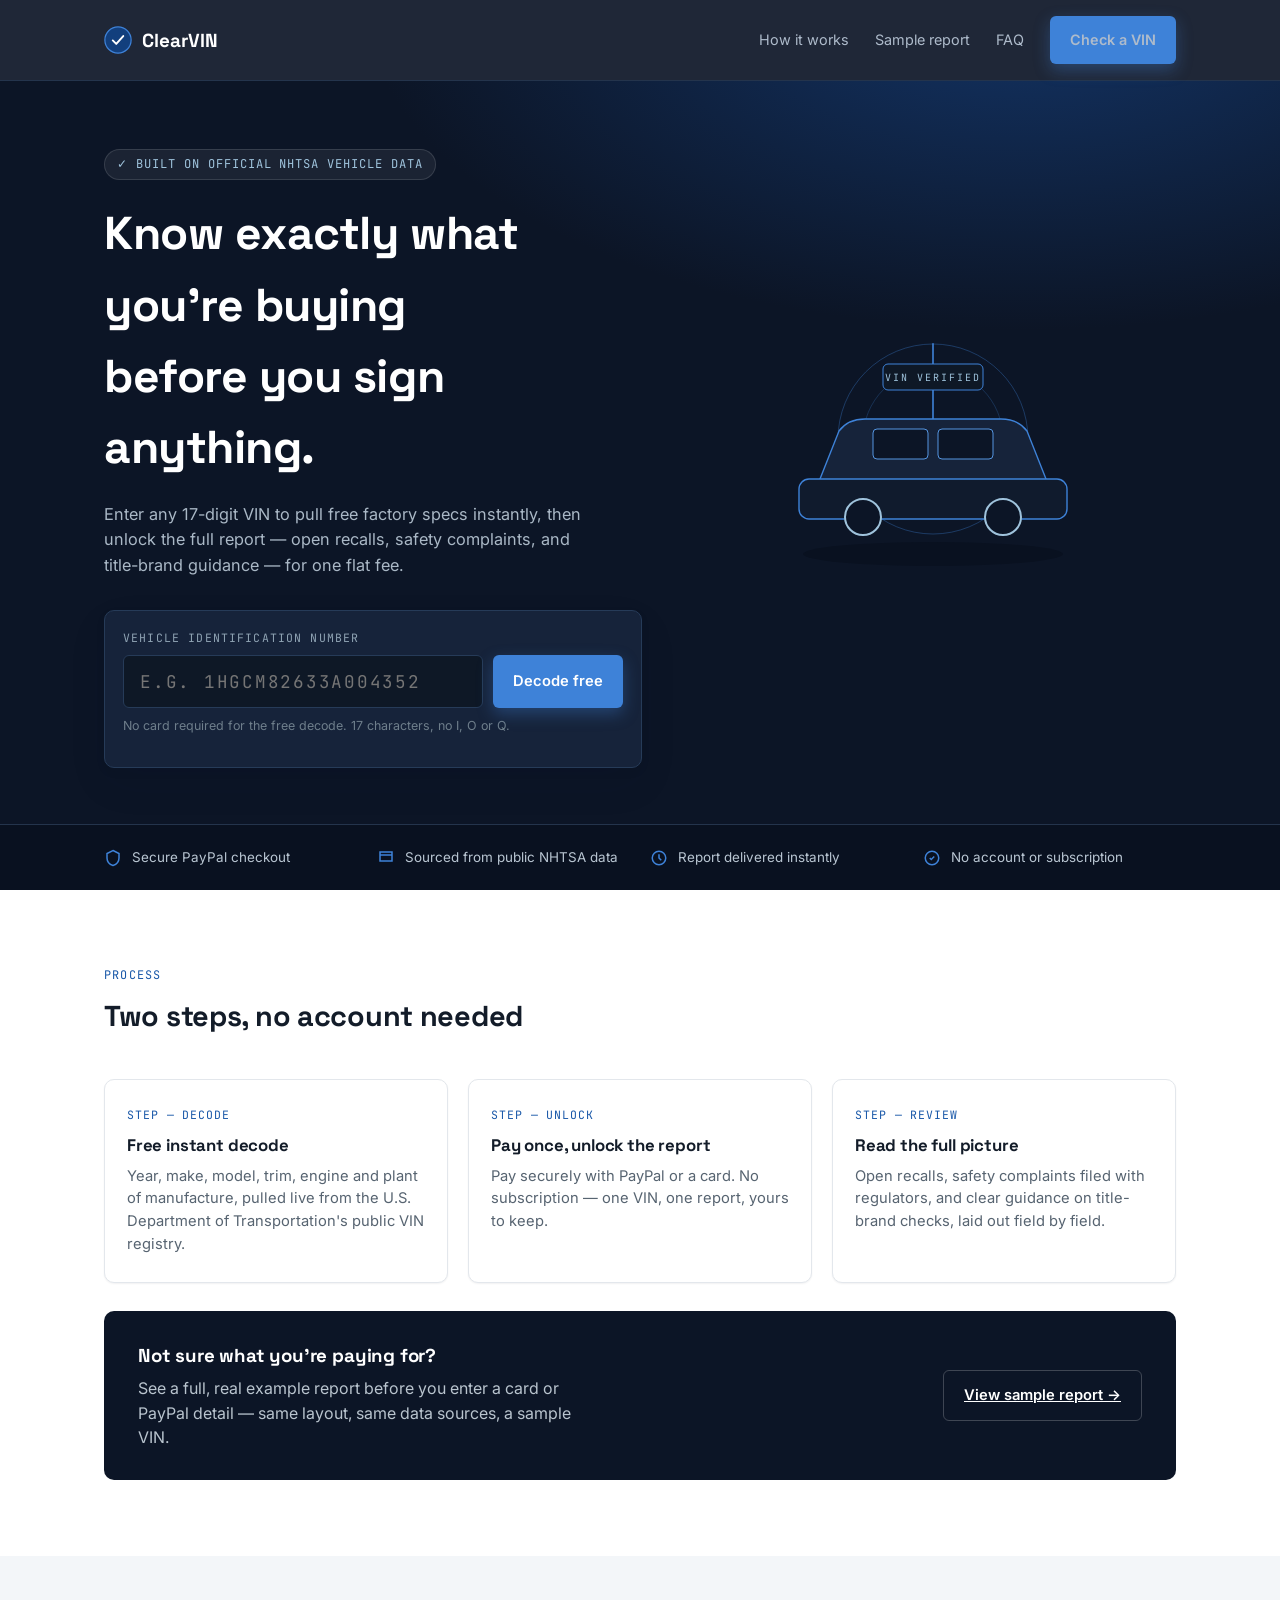
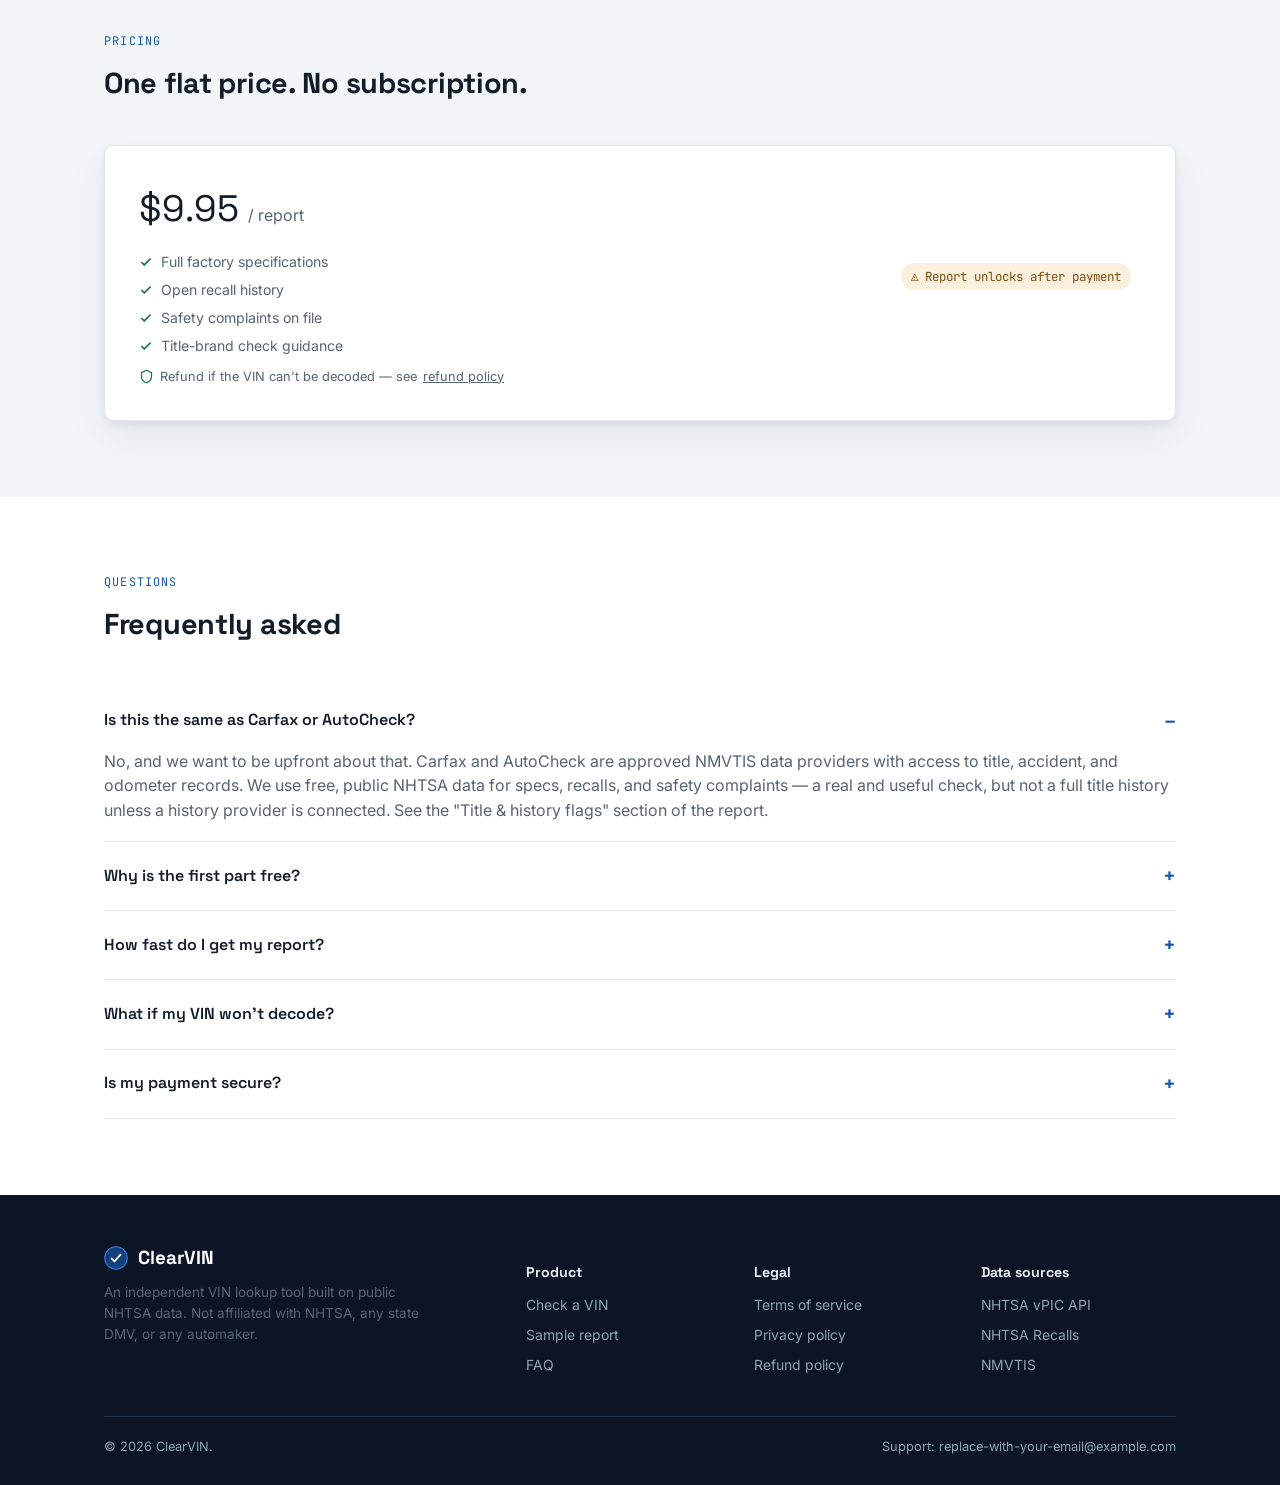
==== index.html @ 61e38c54 "Add files via upload" ====
<!DOCTYPE html>
<html lang="en">
<head>
<meta charset="UTF-8">
<meta name="viewport" content="width=device-width, initial-scale=1.0">
<title>ClearVIN — Vehicle History &amp; Recall Lookup</title>
<meta name="description" content="Decode any VIN for free, then unlock a full report covering recalls, safety complaints and title data.">
<link rel="preconnect" href="https://fonts.googleapis.com">
<link href="https://fonts.googleapis.com/css2?family=Space+Grotesk:wght@500;700&family=Inter:wght@400;500;600&family=JetBrains+Mono:wght@400;500&display=swap" rel="stylesheet">
<link rel="stylesheet" href="style.css">
</head>
<body>

<header class="site-header">
  <div class="container">
    <a href="index.html" class="brand">
      <svg class="brand-mark" width="28" height="28" viewBox="0 0 32 32" fill="none" xmlns="http://www.w3.org/2000/svg">
        <circle cx="16" cy="16" r="15" fill="#123F7D" stroke="#3E82D8" stroke-width="1.4"/>
        <path d="M10 16.5 L14 20.5 L22 11.5" stroke="#fff" stroke-width="2.2" fill="none" stroke-linecap="round" stroke-linejoin="round"/>
      </svg>
      ClearVIN
    </a>
    <nav class="site-nav">
      <a href="#how">How it works</a>
      <a href="sample-report.html">Sample report</a>
      <a href="#faq">FAQ</a>
      <a href="#scanner" class="btn btn-primary">Check a VIN</a>
    </nav>
  </div>
</header>

<section class="hero" id="scanner">
  <div class="container">
    <div class="hero-grid">
      <div>
        <div class="hero-eyebrow">✓ Built on official NHTSA vehicle data</div>
        <h1>Know exactly what you're buying before you sign anything.</h1>
        <p class="lede">Enter any 17-digit VIN to pull free factory specs instantly, then unlock the full report — open recalls, safety complaints, and title-brand guidance — for one flat fee.</p>

        <div class="vin-scanner" id="scannerBox">
          <div class="scan-line"></div>
          <label for="vinInput">Vehicle identification number</label>
          <div class="vin-scan-row">
            <input id="vinInput" maxlength="17" placeholder="e.g. 1HGCM82633A004352" autocomplete="off" spellcheck="false">
            <button class="btn btn-primary" id="decodeBtn">Decode free</button>
          </div>
          <div class="vin-hint">No card required for the free decode. 17 characters, no I, O or Q.</div>
          <div class="decode-preview" id="decodePreview"></div>
        </div>
      </div>

      <div class="hero-art">
        <svg viewBox="0 0 400 300" fill="none" xmlns="http://www.w3.org/2000/svg">
          <g class="scan-ring">
            <circle cx="200" cy="130" r="95" stroke="#3E82D8" stroke-opacity=".35" stroke-width="1"/>
            <circle cx="200" cy="130" r="70" stroke="#3E82D8" stroke-opacity=".25" stroke-width="1"/>
          </g>
          <g class="scan-beam">
            <line x1="200" y1="130" x2="200" y2="35" stroke="#3E82D8" stroke-width="2" stroke-linecap="round" opacity=".8"/>
          </g>
          <ellipse cx="200" cy="245" rx="130" ry="12" fill="#091120"/>
          <path d="M85 175 L106 122 Q115 110 132 110 H268 Q285 110 294 122 L315 175 Z" fill="#16233A" stroke="#3E82D8" stroke-width="1.4"/>
          <rect x="66" y="170" width="268" height="40" rx="10" fill="#101B2D" stroke="#3E82D8" stroke-width="1.4"/>
          <rect x="140" y="120" width="55" height="30" rx="4" fill="#0C1526" stroke="#5595e0" stroke-width="1"/>
          <rect x="205" y="120" width="55" height="30" rx="4" fill="#0C1526" stroke="#5595e0" stroke-width="1"/>
          <circle cx="130" cy="208" r="18" fill="#0C1526" stroke="#9FC3DC" stroke-width="2"/>
          <circle cx="270" cy="208" r="18" fill="#0C1526" stroke="#9FC3DC" stroke-width="2"/>
          <g class="float-card">
            <rect x="150" y="55" width="100" height="26" rx="5" fill="#0E1826" stroke="#3E82D8"/>
            <text x="200" y="72" text-anchor="middle" font-family="JetBrains Mono, monospace" font-size="10" fill="#9FC3DC" letter-spacing="2">VIN VERIFIED</text>
          </g>
        </svg>
      </div>
    </div>
  </div>

  <div class="trust-bar">
    <div class="container">
      <div class="trust-item"><svg width="18" height="18" viewBox="0 0 24 24" fill="none" stroke="currentColor" stroke-width="2"><path d="M12 2l8 4v6c0 5-3.5 8.5-8 10-4.5-1.5-8-5-8-10V6l8-4z"/></svg> Secure PayPal checkout</div>
      <div class="trust-item"><svg width="18" height="18" viewBox="0 0 24 24" fill="none" stroke="currentColor" stroke-width="2"><path d="M4 4h16v12H4z"/><path d="M4 8h16"/></svg> Sourced from public NHTSA data</div>
      <div class="trust-item"><svg width="18" height="18" viewBox="0 0 24 24" fill="none" stroke="currentColor" stroke-width="2"><circle cx="12" cy="12" r="9"/><path d="M12 7v5l3 3"/></svg> Report delivered instantly</div>
      <div class="trust-item"><svg width="18" height="18" viewBox="0 0 24 24" fill="none" stroke="currentColor" stroke-width="2"><path d="M9 12l2 2 4-4"/><circle cx="12" cy="12" r="9"/></svg> No account or subscription</div>
    </div>
  </div>
</section>

<section class="section" id="how">
  <div class="container">
    <div class="section-head reveal">
      <div class="section-eyebrow">Process</div>
      <h2>Two steps, no account needed</h2>
    </div>
    <div class="spec-grid">
      <div class="spec-card reveal">
        <div class="tag">STEP — DECODE</div>
        <h3>Free instant decode</h3>
        <p>Year, make, model, trim, engine and plant of manufacture, pulled live from the U.S. Department of Transportation's public VIN registry.</p>
      </div>
      <div class="spec-card reveal">
        <div class="tag">STEP — UNLOCK</div>
        <h3>Pay once, unlock the report</h3>
        <p>Pay securely with PayPal or a card. No subscription — one VIN, one report, yours to keep.</p>
      </div>
      <div class="spec-card reveal">
        <div class="tag">STEP — REVIEW</div>
        <h3>Read the full picture</h3>
        <p>Open recalls, safety complaints filed with regulators, and clear guidance on title-brand checks, laid out field by field.</p>
      </div>
    </div>

    <div class="sample-card reveal" style="margin-top:28px;">
      <div>
        <h3 style="color:#fff; margin-bottom:6px;">Not sure what you're paying for?</h3>
        <p>See a full, real example report before you enter a card or PayPal detail — same layout, same data sources, a sample VIN.</p>
      </div>
      <a href="sample-report.html" class="btn btn-ghost">View sample report →</a>
    </div>
  </div>
</section>

<section class="section section-alt" id="pricing">
  <div class="container">
    <div class="section-head reveal">
      <div class="section-eyebrow">Pricing</div>
      <h2>One flat price. No subscription.</h2>
    </div>
    <div class="price-panel reveal">
      <div>
        <div class="amount">$9.95 <small>/ report</small></div>
        <ul class="price-includes">
          <li><svg width="14" height="14" viewBox="0 0 24 24" fill="none" stroke="currentColor" stroke-width="3"><path d="M4 12l5 5L20 6"/></svg> Full factory specifications</li>
          <li><svg width="14" height="14" viewBox="0 0 24 24" fill="none" stroke="currentColor" stroke-width="3"><path d="M4 12l5 5L20 6"/></svg> Open recall history</li>
          <li><svg width="14" height="14" viewBox="0 0 24 24" fill="none" stroke="currentColor" stroke-width="3"><path d="M4 12l5 5L20 6"/></svg> Safety complaints on file</li>
          <li><svg width="14" height="14" viewBox="0 0 24 24" fill="none" stroke="currentColor" stroke-width="3"><path d="M4 12l5 5L20 6"/></svg> Title-brand check guidance</li>
        </ul>
        <div class="guarantee-note">
          <svg width="15" height="15" viewBox="0 0 24 24" fill="none" stroke="currentColor" stroke-width="2"><path d="M12 2l8 4v6c0 5-3.5 8.5-8 10-4.5-1.5-8-5-8-10V6l8-4z"/></svg>
          Refund if the VIN can't be decoded — see <a href="refund-policy.html">refund policy</a>
        </div>
      </div>
      <div style="min-width:240px;">
        <span class="badge-warn">⚠ Report unlocks after payment</span>
        <div id="paypal-button-container" style="margin-top:14px;"></div>
      </div>
    </div>
  </div>
</section>

<section class="section" id="faq">
  <div class="container">
    <div class="section-head reveal">
      <div class="section-eyebrow">Questions</div>
      <h2>Frequently asked</h2>
    </div>
    <details class="faq-item reveal" open>
      <summary>Is this the same as Carfax or AutoCheck?</summary>
      <p>No, and we want to be upfront about that. Carfax and AutoCheck are approved NMVTIS data providers with access to title, accident, and odometer records. We use free, public NHTSA data for specs, recalls, and safety complaints — a real and useful check, but not a full title history unless a history provider is connected. See the "Title &amp; history flags" section of the report.</p>
    </details>
    <details class="faq-item reveal">
      <summary>Why is the first part free?</summary>
      <p>The decode step uses a fully public government API with no usage cost to us, so there's no reason to charge for it. The paid report bundles that with recall and complaint lookups and a formatted, save-able page.</p>
    </details>
    <details class="faq-item reveal">
      <summary>How fast do I get my report?</summary>
      <p>Immediately after payment confirms — the report page loads live the moment your PayPal payment is captured.</p>
    </details>
    <details class="faq-item reveal">
      <summary>What if my VIN won't decode?</summary>
      <p>Double-check for mixed-up characters (no I, O, or Q ever appear in a VIN). If a valid 17-character VIN still won't decode, contact us before paying — see the refund policy for VINs that fail after payment.</p>
    </details>
    <details class="faq-item reveal">
      <summary>Is my payment secure?</summary>
      <p>Yes — payment is processed entirely by PayPal; we never see or store your card or bank details.</p>
    </details>
  </div>
</section>

<footer class="site-footer">
  <div class="container">
    <div class="footer-grid">
      <div>
        <div class="brand" style="margin-bottom:10px;">
          <svg width="24" height="24" viewBox="0 0 32 32" fill="none" xmlns="http://www.w3.org/2000/svg">
            <circle cx="16" cy="16" r="15" fill="#123F7D" stroke="#3E82D8" stroke-width="1.4"/>
            <path d="M10 16.5 L14 20.5 L22 11.5" stroke="#fff" stroke-width="2.2" fill="none" stroke-linecap="round" stroke-linejoin="round"/>
          </svg>
          ClearVIN
        </div>
        <p style="max-width:36ch; font-size:.85rem;">An independent VIN lookup tool built on public NHTSA data. Not affiliated with NHTSA, any state DMV, or any automaker.</p>
      </div>
      <div>
        <h4>Product</h4>
        <ul>
          <li><a href="#scanner">Check a VIN</a></li>
          <li><a href="sample-report.html">Sample report</a></li>
          <li><a href="#faq">FAQ</a></li>
        </ul>
      </div>
      <div>
        <h4>Legal</h4>
        <ul>
          <li><a href="terms.html">Terms of service</a></li>
          <li><a href="privacy.html">Privacy policy</a></li>
          <li><a href="refund-policy.html">Refund policy</a></li>
        </ul>
      </div>
      <div>
        <h4>Data sources</h4>
        <ul>
          <li><a href="https://vpic.nhtsa.dot.gov/api/" target="_blank" rel="noopener">NHTSA vPIC API</a></li>
          <li><a href="https://www.nhtsa.gov/recalls" target="_blank" rel="noopener">NHTSA Recalls</a></li>
          <li><a href="https://www.nmvtis.gov" target="_blank" rel="noopener">NMVTIS</a></li>
        </ul>
      </div>
    </div>
    <div class="footer-bottom">
      <span>© <span id="year"></span> ClearVIN.</span>
      <span>Support: replace-with-your-email@example.com</span>
    </div>
  </div>
</footer>

<script src="https://www.paypal.com/sdk/js?client-id=YOUR_PAYPAL_CLIENT_ID&currency=USD"></script>
<script src="config.js"></script>
<script src="vin-api.js"></script>
<script src="app.js"></script>
</body>
</html>
---- style.css ----
/* ===========================================================
   ClearVIN — Design Tokens (v3: professional, animated, trust-led)
   =========================================================== */
:root {
  --ink:        #0C1526;
  --ink-soft:   #16233A;
  --paper:      #FFFFFF;
  --paper-alt:  #F3F6F9;
  --text:       #131C29;
  --text-soft:  #576471;
  --brand:      #1857A8;   /* primary blue — deeper, more institutional */
  --brand-light:#3E82D8;
  --brand-dark: #123F7D;
  --amber:      #B9761F;
  --green:      #1E7A50;
  --green-bg:   #E6F3EC;
  --red:        #A8402F;
  --red-bg:     #F7E7E3;
  --line:       #E3E7EC;

  --display: "Space Grotesk", "Segoe UI", sans-serif;
  --body:    "Inter", "Segoe UI", sans-serif;
  --mono:    "JetBrains Mono", "SFMono-Regular", Consolas, monospace;

  --radius: 10px;
  --shadow-sm: 0 1px 2px rgba(12,21,38,.06);
  --shadow: 0 4px 10px rgba(12,21,38,.06), 0 16px 40px rgba(12,21,38,.07);
  --ease: cubic-bezier(.22,.9,.32,1);
}

* { box-sizing: border-box; }
html { scroll-behavior: smooth; }
body { margin: 0; background: var(--paper); color: var(--text); font-family: var(--body); line-height: 1.55; -webkit-font-smoothing: antialiased; }
h1, h2, h3 { font-family: var(--display); margin: 0 0 .4em; letter-spacing: -0.01em; }
p { margin: 0 0 1em; color: var(--text-soft); }
a { color: inherit; }
.container { max-width: 1120px; margin: 0 auto; padding: 0 24px; }

/* reveal-on-scroll */
.reveal { opacity: 0; transform: translateY(18px); transition: opacity .6s var(--ease), transform .6s var(--ease); }
.reveal.in-view { opacity: 1; transform: translateY(0); }
@media (prefers-reduced-motion: reduce) { .reveal { opacity: 1; transform: none; transition: none; } }

/* ---------- Header ---------- */
.site-header { background: rgba(12,21,38,.92); backdrop-filter: blur(8px); color: #fff; padding: 16px 0; position: sticky; top: 0; z-index: 40; border-bottom: 1px solid #24344c; }
.site-header .container { display: flex; align-items: center; justify-content: space-between; }
.brand { display: flex; align-items: center; gap: 10px; font-family: var(--display); font-weight: 700; font-size: 1.18rem; text-decoration: none; color: #fff; }
.brand-mark { display: block; }
.site-nav { display: flex; align-items: center; }
.site-nav a { color: #AEBBCB; text-decoration: none; margin-left: 26px; font-size: .9rem; transition: color .15s; }
.site-nav a:hover { color: #fff; }
.site-nav .btn { margin-left: 26px; }

/* ---------- Hero ---------- */
.hero { background: radial-gradient(1200px 600px at 80% -10%, #133466 0%, #0C1526 55%), var(--ink); color: #fff; padding: 68px 0 0; position: relative; overflow: hidden; }
.hero-grid { display: grid; grid-template-columns: 1.05fr .95fr; gap: 48px; align-items: center; padding-bottom: 56px; }
@media (max-width: 900px) { .hero-grid { grid-template-columns: 1fr; } }
.hero-eyebrow { display: inline-flex; align-items: center; gap: 8px; font-family: var(--mono); color: #9FC3DC; font-size: .76rem; letter-spacing: .08em; text-transform: uppercase; background: #ffffff10; border: 1px solid #ffffff1f; padding: 5px 12px; border-radius: 20px; margin-bottom: 18px; }
.hero h1 { font-size: clamp(1.9rem, 3.6vw, 2.9rem); max-width: 15ch; color: #fff; }
.hero p.lede { color: #AAB8C6; max-width: 50ch; font-size: 1.02rem; }

/* hero graphic: animated scan */
.hero-art { display: flex; justify-content: center; position: relative; }
.hero-art svg { width: 100%; max-width: 400px; height: auto; }
.scan-ring { transform-origin: 200px 130px; animation: pulse-ring 2.6s var(--ease) infinite; }
@keyframes pulse-ring { 0%,100% { opacity:.35; transform: scale(1);} 50% { opacity:.9; transform: scale(1.04);} }
.scan-beam { animation: sweep 2.6s linear infinite; transform-origin: 200px 130px; }
@keyframes sweep { from { transform: rotate(0deg);} to { transform: rotate(360deg);} }
.float-card { animation: floaty 4s ease-in-out infinite; }
@keyframes floaty { 0%,100% { transform: translateY(0);} 50% { transform: translateY(-6px);} }
@media (prefers-reduced-motion: reduce) { .scan-ring, .scan-beam, .float-card { animation: none; } }

/* VIN scanner input */
.vin-scanner { margin-top: 32px; max-width: 620px; background: var(--ink-soft); border: 1px solid #263B58; border-radius: var(--radius); padding: 18px; box-shadow: var(--shadow); }
.vin-scanner label { display: block; font-family: var(--mono); font-size: .72rem; letter-spacing: .1em; text-transform: uppercase; color: #8FA3B3; margin-bottom: 8px; }
.vin-scan-row { display: flex; gap: 10px; position: relative; }
#vinInput { flex: 1; font-family: var(--mono); font-size: 1.1rem; letter-spacing: .1em; text-transform: uppercase; background: #0E1826; border: 1px solid #263B58; color: #fff; padding: 14px 16px; border-radius: 6px; outline: none; min-width: 0; transition: border-color .15s; }
#vinInput:focus { border-color: var(--brand-light); }
.btn { font-family: var(--body); font-weight: 600; border: none; border-radius: 6px; padding: 13px 20px; cursor: pointer; font-size: .92rem; transition: transform .12s var(--ease), opacity .12s, background .15s, box-shadow .15s; white-space: nowrap; }
.btn:hover { transform: translateY(-1px); }
.btn:active { transform: scale(.97); }
.btn-primary { background: var(--brand-light); color: #fff; box-shadow: 0 6px 16px rgba(62,130,216,.35); }
.btn-primary:hover { background: #5595e0; }
.btn-amber { background: var(--amber); color: #fff; }
.btn-amber:hover { opacity: .9; }
.btn-ghost { background: transparent; border: 1px solid #ffffff35; color: #fff; }
.btn-ghost:hover { background: #ffffff12; }
.vin-hint { font-size: .78rem; color: #6E7E8B; margin-top: 8px; }

.scan-line { position: absolute; left: 0; right: 0; top: 0; height: 2px; background: linear-gradient(90deg, transparent, var(--brand-light), transparent); opacity: 0; }
.scanning .scan-line { opacity: 1; animation: scanmove 1.1s ease-in-out infinite; }
@keyframes scanmove { 0% { top: 0; } 50% { top: 100%; } 100% { top: 0; } }

.decode-preview { margin-top: 14px; font-family: var(--mono); font-size: .84rem; color: #9FB3C2; display: grid; gap: 4px; }
.decode-preview .field { display: flex; gap: 8px; opacity: 0; animation: fadein .3s ease forwards; }
.decode-preview .field .k { color: #5F7381; min-width: 12ch; }
.decode-preview .field .v { color: #E7EEF3; }
@keyframes fadein { to { opacity: 1; } }

/* trust bar under hero */
.trust-bar { background: #091120; border-top: 1px solid #24344c; }
.trust-bar .container { display: grid; grid-template-columns: repeat(4, 1fr); gap: 20px; padding: 22px 24px; }
@media (max-width: 780px) { .trust-bar .container { grid-template-columns: repeat(2, 1fr); } }
.trust-item { display: flex; align-items: center; gap: 10px; color: #B9C6D2; font-size: .84rem; }
.trust-item svg { flex-shrink: 0; color: var(--brand-light); }

/* ---------- Sections ---------- */
.section { padding: 76px 0; }
.section-alt { background: var(--paper-alt); }
.section h2 { font-size: 1.8rem; }
.section-eyebrow { font-family: var(--mono); font-size: .74rem; letter-spacing: .1em; text-transform: uppercase; color: var(--brand); margin-bottom: 10px; }
.section-head { max-width: 60ch; margin-bottom: 40px; }

.spec-grid { display: grid; grid-template-columns: repeat(3, 1fr); gap: 20px; }
@media (max-width: 780px) { .spec-grid { grid-template-columns: 1fr; } }
.spec-card { background: var(--paper); border: 1px solid var(--line); border-radius: var(--radius); padding: 26px 22px; box-shadow: var(--shadow-sm); transition: box-shadow .2s var(--ease), transform .2s var(--ease); }
.spec-card:hover { box-shadow: var(--shadow); transform: translateY(-3px); }
.spec-card .tag { font-family: var(--mono); font-size: .72rem; color: var(--brand); letter-spacing: .08em; }
.spec-card h3 { font-size: 1.05rem; margin-top: 8px; }
.spec-card p { font-size: .92rem; margin-bottom: 0; }

.sample-card { display: flex; align-items: center; justify-content: space-between; gap: 24px; flex-wrap: wrap; background: var(--ink); color: #fff; border-radius: var(--radius); padding: 30px 34px; }
.sample-card p { color: #B9C4CE; margin-bottom: 0; max-width: 46ch; }

.price-panel { background: var(--paper); border: 1px solid var(--line); border-radius: var(--radius); padding: 34px; display: flex; align-items: center; justify-content: space-between; gap: 24px; flex-wrap: wrap; box-shadow: var(--shadow); }
.price-panel .amount { font-family: var(--display); font-size: 2.3rem; }
.price-panel .amount small { font-family: var(--body); font-size: 1rem; color: var(--text-soft); }
.price-includes { list-style: none; padding: 0; margin: 14px 0 0; font-size: .88rem; color: var(--text-soft); }
.price-includes li { display: flex; align-items: center; gap: 8px; margin-bottom: 6px; }
.price-includes svg { color: var(--green); flex-shrink: 0; }
.badge-warn { display: inline-flex; align-items: center; gap: 6px; background: #FBF0DD; color: #7A4E10; font-size: .78rem; padding: 4px 10px; border-radius: 20px; font-family: var(--mono); }
.guarantee-note { font-size: .8rem; color: var(--text-soft); margin-top: 10px; display: flex; align-items: center; gap: 6px; }
.guarantee-note svg { color: var(--green); flex-shrink: 0; }

.faq-item { border-bottom: 1px solid var(--line); padding: 18px 0; }
.faq-item summary { cursor: pointer; font-family: var(--display); font-weight: 600; font-size: 1rem; list-style: none; display: flex; justify-content: space-between; align-items: center; }
.faq-item summary::-webkit-details-marker { display: none; }
.faq-item summary::after { content: "+"; font-size: 1.3rem; color: var(--brand); transition: transform .2s; }
.faq-item[open] summary::after { content: "–"; }
.faq-item p { margin-top: 12px; margin-bottom: 0; }

/* report page */
.report-header { background: var(--ink); color: #fff; padding: 32px 0; }
.report-vin { font-family: var(--mono); font-size: 1.35rem; letter-spacing: .08em; background: var(--ink-soft); border: 1px solid #263B58; display: inline-block; padding: 8px 14px; border-radius: 6px; }
.status-pill { display: inline-flex; align-items: center; gap: 6px; font-family: var(--mono); font-size: .78rem; padding: 5px 12px; border-radius: 20px; }
.status-clear { background: var(--green-bg); color: var(--green); }
.status-flag  { background: var(--red-bg); color: var(--red); }
.status-locked { background: #EEF1F5; color: var(--text-soft); }

.data-table { width: 100%; border-collapse: collapse; font-size: .92rem; }
.data-table th, .data-table td { text-align: left; padding: 10px 12px; border-bottom: 1px solid var(--line); }
.data-table th { font-family: var(--mono); font-size: .72rem; letter-spacing: .06em; text-transform: uppercase; color: var(--text-soft); }

.recall-item { border-left: 3px solid var(--amber); padding: 12px 16px; margin-bottom: 10px; background: var(--paper-alt); border-radius: 0 4px 4px 0; }
.recall-item h4 { margin: 0 0 4px; font-size: .95rem; }
.recall-item p { margin: 0; font-size: .86rem; }

.history-placeholder { border: 1px dashed var(--line); border-radius: var(--radius); padding: 24px; background: var(--paper-alt); }
.history-placeholder p { margin-bottom: 6px; }

.disclaimer { font-size: .82rem; color: var(--text-soft); border-top: 1px solid var(--line); padding-top: 20px; margin-top: 40px; }

/* footer */
.site-footer { background: var(--ink); color: #8FA3B3; padding: 48px 0 28px; font-size: .85rem; }
.footer-grid { display: grid; grid-template-columns: 2fr 1fr 1fr 1fr; gap: 32px; margin-bottom: 32px; }
@media (max-width: 780px) { .footer-grid { grid-template-columns: 1fr 1fr; } }
.footer-grid h4 { color: #E7EEF3; font-family: var(--display); font-size: .88rem; margin-bottom: 12px; }
.footer-grid ul { list-style: none; padding: 0; margin: 0; }
.footer-grid li { margin-bottom: 8px; }
.footer-grid a { color: #8FA3B3; text-decoration: none; font-size: .87rem; }
.footer-grid a:hover { color: #fff; }
.footer-bottom { border-top: 1px solid #24344c; padding-top: 20px; display: flex; justify-content: space-between; flex-wrap: wrap; gap: 10px; font-size: .8rem; }

.hidden { display: none !important; }
.loader { display: inline-block; width: 14px; height: 14px; border: 2px solid #ffffff55; border-top-color: #fff; border-radius: 50%; animation: spin .7s linear infinite; }
@keyframes spin { to { transform: rotate(360deg); } }

.legal-page { max-width: 72ch; }
.legal-page h2 { margin-top: 34px; font-size: 1.2rem; }
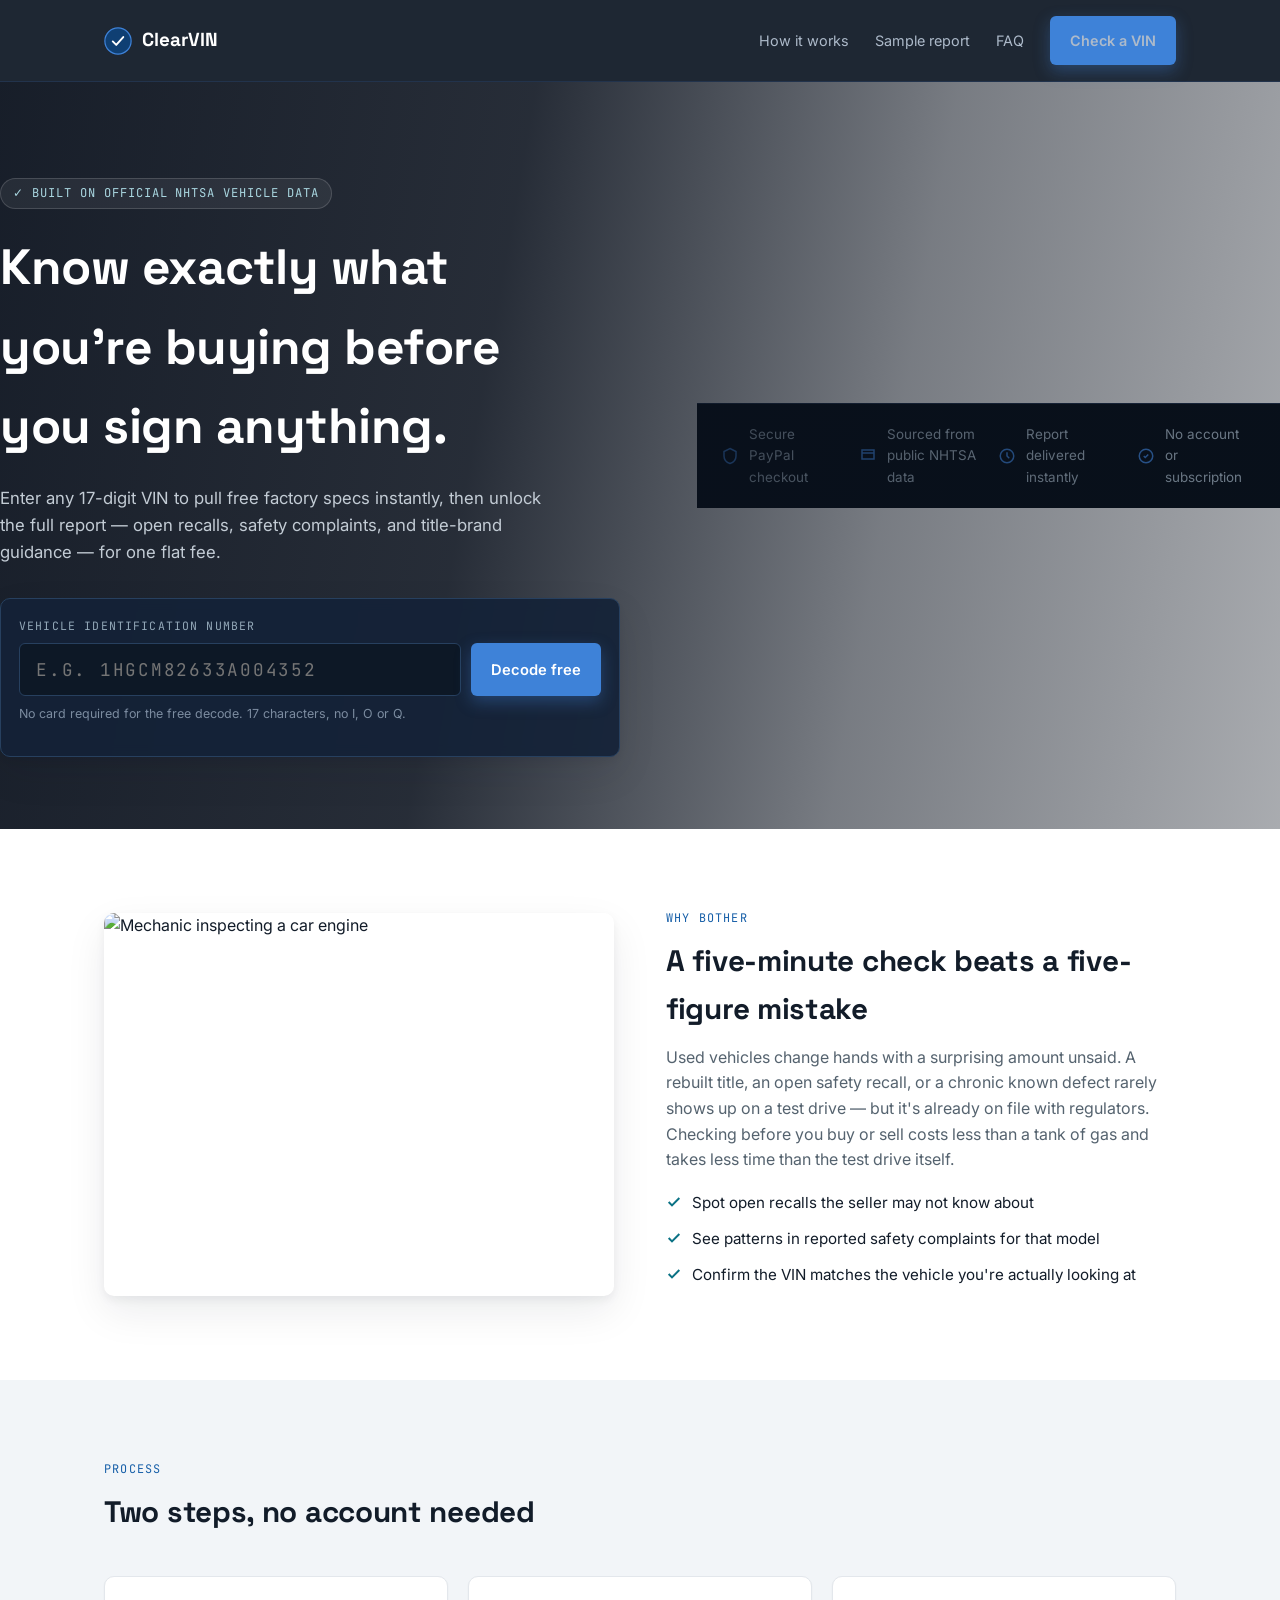
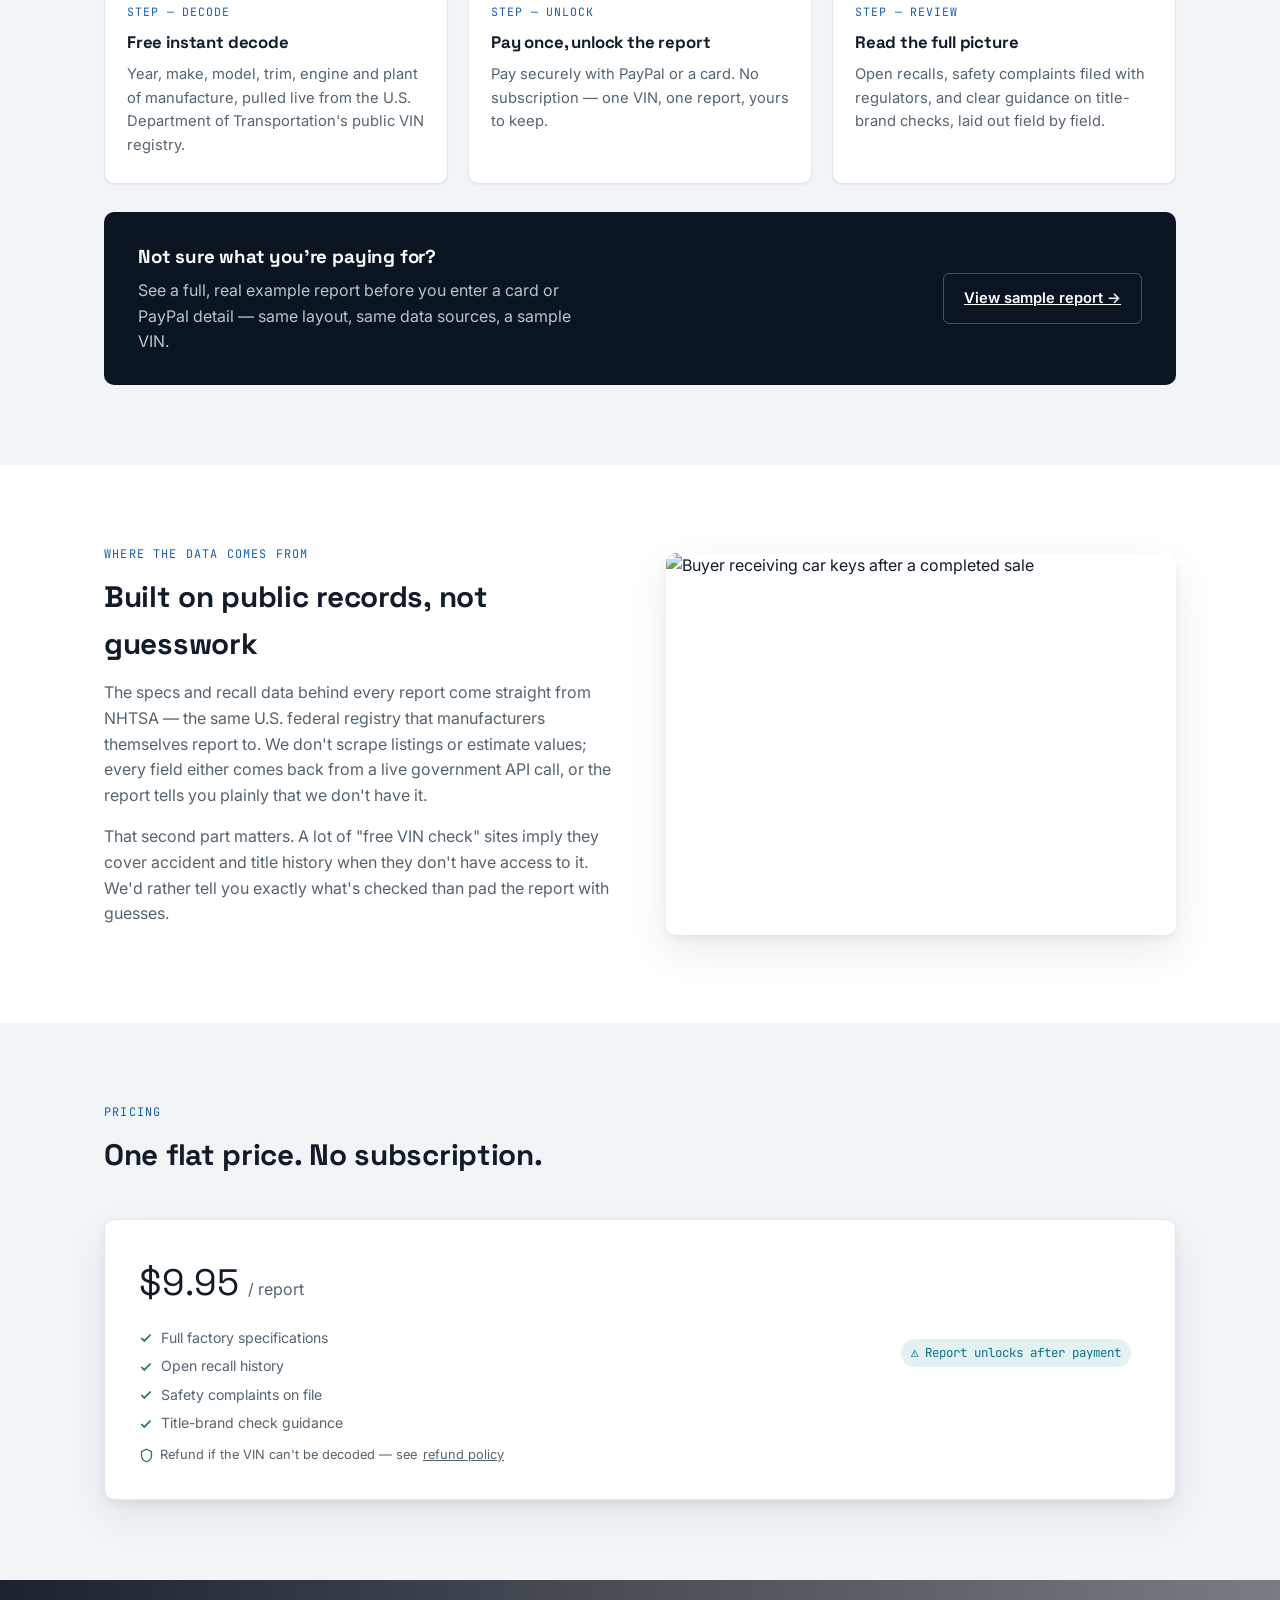
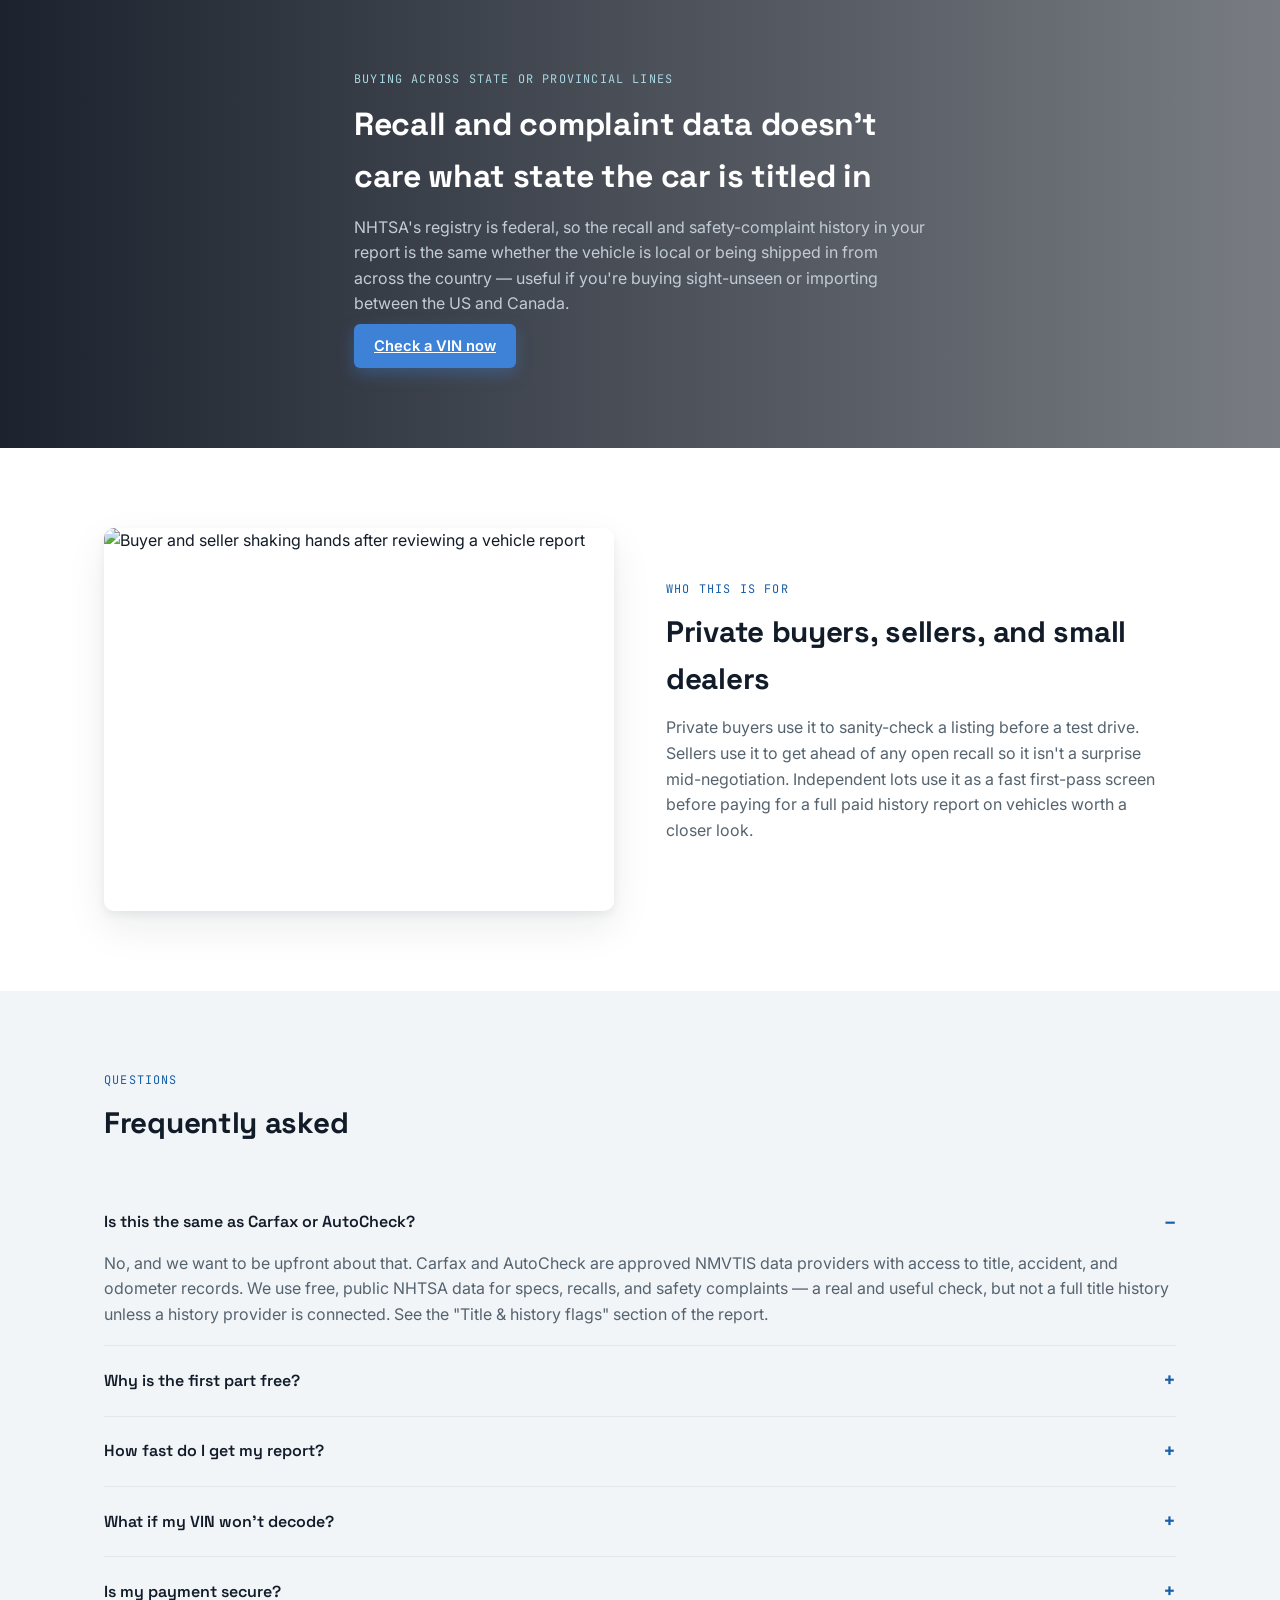
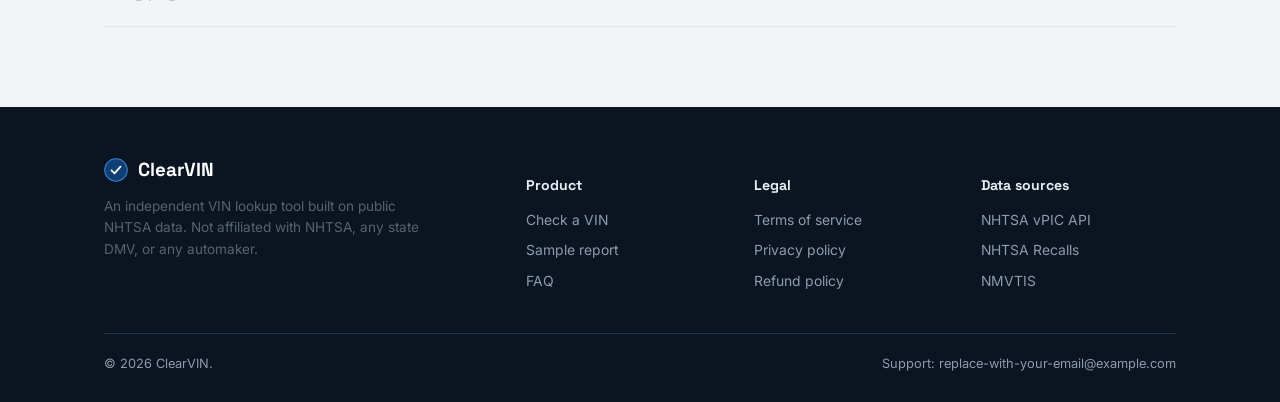
==== commit 8d6dd3b8: "Add files via upload" ====
--- a/index.html
+++ b/index.html
@@ -15,7 +15,7 @@
   <div class="container">
     <a href="index.html" class="brand">
       <svg class="brand-mark" width="28" height="28" viewBox="0 0 32 32" fill="none" xmlns="http://www.w3.org/2000/svg">
-        <circle cx="16" cy="16" r="15" fill="#123F7D" stroke="#3E82D8" stroke-width="1.4"/>
+        <circle cx="16" cy="16" r="15" fill="#0F3F73" stroke="#3E82D8" stroke-width="1.4"/>
         <path d="M10 16.5 L14 20.5 L22 11.5" stroke="#fff" stroke-width="2.2" fill="none" stroke-linecap="round" stroke-linejoin="round"/>
       </svg>
       ClearVIN
@@ -30,47 +30,21 @@
 </header>
 
 <section class="hero" id="scanner">
-  <div class="container">
-    <div class="hero-grid">
-      <div>
-        <div class="hero-eyebrow">✓ Built on official NHTSA vehicle data</div>
-        <h1>Know exactly what you're buying before you sign anything.</h1>
-        <p class="lede">Enter any 17-digit VIN to pull free factory specs instantly, then unlock the full report — open recalls, safety complaints, and title-brand guidance — for one flat fee.</p>
-
-        <div class="vin-scanner" id="scannerBox">
-          <div class="scan-line"></div>
-          <label for="vinInput">Vehicle identification number</label>
-          <div class="vin-scan-row">
-            <input id="vinInput" maxlength="17" placeholder="e.g. 1HGCM82633A004352" autocomplete="off" spellcheck="false">
-            <button class="btn btn-primary" id="decodeBtn">Decode free</button>
-          </div>
-          <div class="vin-hint">No card required for the free decode. 17 characters, no I, O or Q.</div>
-          <div class="decode-preview" id="decodePreview"></div>
-        </div>
-      </div>
-
-      <div class="hero-art">
-        <svg viewBox="0 0 400 300" fill="none" xmlns="http://www.w3.org/2000/svg">
-          <g class="scan-ring">
-            <circle cx="200" cy="130" r="95" stroke="#3E82D8" stroke-opacity=".35" stroke-width="1"/>
-            <circle cx="200" cy="130" r="70" stroke="#3E82D8" stroke-opacity=".25" stroke-width="1"/>
-          </g>
-          <g class="scan-beam">
-            <line x1="200" y1="130" x2="200" y2="35" stroke="#3E82D8" stroke-width="2" stroke-linecap="round" opacity=".8"/>
-          </g>
-          <ellipse cx="200" cy="245" rx="130" ry="12" fill="#091120"/>
-          <path d="M85 175 L106 122 Q115 110 132 110 H268 Q285 110 294 122 L315 175 Z" fill="#16233A" stroke="#3E82D8" stroke-width="1.4"/>
-          <rect x="66" y="170" width="268" height="40" rx="10" fill="#101B2D" stroke="#3E82D8" stroke-width="1.4"/>
-          <rect x="140" y="120" width="55" height="30" rx="4" fill="#0C1526" stroke="#5595e0" stroke-width="1"/>
-          <rect x="205" y="120" width="55" height="30" rx="4" fill="#0C1526" stroke="#5595e0" stroke-width="1"/>
-          <circle cx="130" cy="208" r="18" fill="#0C1526" stroke="#9FC3DC" stroke-width="2"/>
-          <circle cx="270" cy="208" r="18" fill="#0C1526" stroke="#9FC3DC" stroke-width="2"/>
-          <g class="float-card">
-            <rect x="150" y="55" width="100" height="26" rx="5" fill="#0E1826" stroke="#3E82D8"/>
-            <text x="200" y="72" text-anchor="middle" font-family="JetBrains Mono, monospace" font-size="10" fill="#9FC3DC" letter-spacing="2">VIN VERIFIED</text>
-          </g>
-        </svg>
-      </div>
+  <div class="hero-bg"></div>
+  <div class="container hero-inner">
+    <div class="hero-eyebrow">✓ Built on official NHTSA vehicle data</div>
+    <h1>Know exactly what you're buying before you sign anything.</h1>
+    <p class="lede">Enter any 17-digit VIN to pull free factory specs instantly, then unlock the full report — open recalls, safety complaints, and title-brand guidance — for one flat fee.</p>
+
+    <div class="vin-scanner" id="scannerBox">
+      <div class="scan-line"></div>
+      <label for="vinInput">Vehicle identification number</label>
+      <div class="vin-scan-row">
+        <input id="vinInput" maxlength="17" placeholder="e.g. 1HGCM82633A004352" autocomplete="off" spellcheck="false">
+        <button class="btn btn-primary" id="decodeBtn">Decode free</button>
+      </div>
+      <div class="vin-hint">No card required for the free decode. 17 characters, no I, O or Q.</div>
+      <div class="decode-preview" id="decodePreview"></div>
     </div>
   </div>
 
@@ -84,7 +58,27 @@
   </div>
 </section>
 
-<section class="section" id="how">
+<section class="section">
+  <div class="container split reveal">
+    <div class="split-photo">
+      <img src="https://images.pexels.com/photos/3807517/pexels-photo-3807517.jpeg?auto=compress&cs=tinysrgb&w=1000" alt="Mechanic inspecting a car engine">
+    </div>
+    <div class="split-text">
+      <div class="section-eyebrow">Why bother</div>
+      <h2>A five-minute check beats a five-figure mistake</h2>
+      <p>Used vehicles change hands with a surprising amount unsaid. A rebuilt title, an open safety recall, or a chronic
+      known defect rarely shows up on a test drive — but it's already on file with regulators. Checking before you buy
+      or sell costs less than a tank of gas and takes less time than the test drive itself.</p>
+      <ul class="check-list">
+        <li><svg width="16" height="16" viewBox="0 0 24 24" fill="none" stroke="currentColor" stroke-width="3"><path d="M4 12l5 5L20 6"/></svg> Spot open recalls the seller may not know about</li>
+        <li><svg width="16" height="16" viewBox="0 0 24 24" fill="none" stroke="currentColor" stroke-width="3"><path d="M4 12l5 5L20 6"/></svg> See patterns in reported safety complaints for that model</li>
+        <li><svg width="16" height="16" viewBox="0 0 24 24" fill="none" stroke="currentColor" stroke-width="3"><path d="M4 12l5 5L20 6"/></svg> Confirm the VIN matches the vehicle you're actually looking at</li>
+      </ul>
+    </div>
+  </div>
+</section>
+
+<section class="section section-alt" id="how">
   <div class="container">
     <div class="section-head reveal">
       <div class="section-eyebrow">Process</div>
@@ -114,6 +108,23 @@
         <p>See a full, real example report before you enter a card or PayPal detail — same layout, same data sources, a sample VIN.</p>
       </div>
       <a href="sample-report.html" class="btn btn-ghost">View sample report →</a>
+    </div>
+  </div>
+</section>
+
+<section class="section">
+  <div class="container split reverse reveal">
+    <div class="split-photo">
+      <img src="https://images.pexels.com/photos/4173191/pexels-photo-4173191.jpeg?auto=compress&cs=tinysrgb&w=1000" alt="Buyer receiving car keys after a completed sale">
+    </div>
+    <div class="split-text">
+      <div class="section-eyebrow">Where the data comes from</div>
+      <h2>Built on public records, not guesswork</h2>
+      <p>The specs and recall data behind every report come straight from NHTSA — the same U.S. federal registry that
+      manufacturers themselves report to. We don't scrape listings or estimate values; every field either comes back
+      from a live government API call, or the report tells you plainly that we don't have it.</p>
+      <p>That second part matters. A lot of "free VIN check" sites imply they cover accident and title history when
+      they don't have access to it. We'd rather tell you exactly what's checked than pad the report with guesses.</p>
     </div>
   </div>
 </section>
@@ -146,7 +157,34 @@
   </div>
 </section>
 
-<section class="section" id="faq">
+<section class="photo-banner">
+  <div class="photo-banner-bg" style="background-image:url('https://images.pexels.com/photos/221284/pexels-photo-221284.jpeg?auto=compress&cs=tinysrgb&w=1920');"></div>
+  <div class="container reveal">
+    <div class="section-eyebrow" style="color:#A9D6E0;">Buying across state or provincial lines</div>
+    <h2>Recall and complaint data doesn't care what state the car is titled in</h2>
+    <p>NHTSA's registry is federal, so the recall and safety-complaint history in your report is the same whether the
+    vehicle is local or being shipped in from across the country — useful if you're buying sight-unseen or importing
+    between the US and Canada.</p>
+    <a href="#scanner" class="btn btn-primary">Check a VIN now</a>
+  </div>
+</section>
+
+<section class="section">
+  <div class="container split reveal">
+    <div class="split-photo">
+      <img src="https://images.pexels.com/photos/36730221/pexels-photo-36730221.jpeg?auto=compress&cs=tinysrgb&w=1000" alt="Buyer and seller shaking hands after reviewing a vehicle report">
+    </div>
+    <div class="split-text">
+      <div class="section-eyebrow">Who this is for</div>
+      <h2>Private buyers, sellers, and small dealers</h2>
+      <p>Private buyers use it to sanity-check a listing before a test drive. Sellers use it to get ahead of any open
+      recall so it isn't a surprise mid-negotiation. Independent lots use it as a fast first-pass screen before paying
+      for a full paid history report on vehicles worth a closer look.</p>
+    </div>
+  </div>
+</section>
+
+<section class="section section-alt" id="faq">
   <div class="container">
     <div class="section-head reveal">
       <div class="section-eyebrow">Questions</div>
@@ -181,7 +219,7 @@
       <div>
         <div class="brand" style="margin-bottom:10px;">
           <svg width="24" height="24" viewBox="0 0 32 32" fill="none" xmlns="http://www.w3.org/2000/svg">
-            <circle cx="16" cy="16" r="15" fill="#123F7D" stroke="#3E82D8" stroke-width="1.4"/>
+            <circle cx="16" cy="16" r="15" fill="#0F3F73" stroke="#3E82D8" stroke-width="1.4"/>
             <path d="M10 16.5 L14 20.5 L22 11.5" stroke="#fff" stroke-width="2.2" fill="none" stroke-linecap="round" stroke-linejoin="round"/>
           </svg>
           ClearVIN
--- a/style.css
+++ b/style.css
@@ -1,17 +1,18 @@
 /* ===========================================================
-   ClearVIN — Design Tokens (v3: professional, animated, trust-led)
+   ClearVIN — Design Tokens (v4: photography-led, cool palette)
    =========================================================== */
 :root {
-  --ink:        #0C1526;
-  --ink-soft:   #16233A;
+  --ink:        #0B1522;
+  --ink-soft:   #142238;
   --paper:      #FFFFFF;
-  --paper-alt:  #F3F6F9;
-  --text:       #131C29;
-  --text-soft:  #576471;
-  --brand:      #1857A8;   /* primary blue — deeper, more institutional */
+  --paper-alt:  #F2F5F8;
+  --text:       #121C29;
+  --text-soft:  #55636F;
+  --brand:      #175FA8;
   --brand-light:#3E82D8;
-  --brand-dark: #123F7D;
-  --amber:      #B9761F;
+  --brand-dark: #0F3F73;
+  --accent:     #0B7285;   /* cool teal — replaces any warm accent */
+  --accent-bg:  #E4F1F3;
   --green:      #1E7A50;
   --green-bg:   #E6F3EC;
   --red:        #A8402F;
@@ -23,14 +24,14 @@
   --mono:    "JetBrains Mono", "SFMono-Regular", Consolas, monospace;
 
   --radius: 10px;
-  --shadow-sm: 0 1px 2px rgba(12,21,38,.06);
-  --shadow: 0 4px 10px rgba(12,21,38,.06), 0 16px 40px rgba(12,21,38,.07);
+  --shadow-sm: 0 1px 2px rgba(11,21,34,.06);
+  --shadow: 0 4px 10px rgba(11,21,34,.06), 0 16px 40px rgba(11,21,34,.08);
   --ease: cubic-bezier(.22,.9,.32,1);
 }
 
 * { box-sizing: border-box; }
 html { scroll-behavior: smooth; }
-body { margin: 0; background: var(--paper); color: var(--text); font-family: var(--body); line-height: 1.55; -webkit-font-smoothing: antialiased; }
+body { margin: 0; background: var(--paper); color: var(--text); font-family: var(--body); line-height: 1.6; -webkit-font-smoothing: antialiased; }
 h1, h2, h3 { font-family: var(--display); margin: 0 0 .4em; letter-spacing: -0.01em; }
 p { margin: 0 0 1em; color: var(--text-soft); }
 a { color: inherit; }
@@ -42,50 +43,56 @@
 @media (prefers-reduced-motion: reduce) { .reveal { opacity: 1; transform: none; transition: none; } }
 
 /* ---------- Header ---------- */
-.site-header { background: rgba(12,21,38,.92); backdrop-filter: blur(8px); color: #fff; padding: 16px 0; position: sticky; top: 0; z-index: 40; border-bottom: 1px solid #24344c; }
+.site-header { background: rgba(11,21,34,.92); backdrop-filter: blur(8px); color: #fff; padding: 16px 0; position: sticky; top: 0; z-index: 40; border-bottom: 1px solid #22334c; }
 .site-header .container { display: flex; align-items: center; justify-content: space-between; }
 .brand { display: flex; align-items: center; gap: 10px; font-family: var(--display); font-weight: 700; font-size: 1.18rem; text-decoration: none; color: #fff; }
 .brand-mark { display: block; }
 .site-nav { display: flex; align-items: center; }
-.site-nav a { color: #AEBBCB; text-decoration: none; margin-left: 26px; font-size: .9rem; transition: color .15s; }
+.site-nav a { color: #ADBACA; text-decoration: none; margin-left: 26px; font-size: .9rem; transition: color .15s; }
 .site-nav a:hover { color: #fff; }
 .site-nav .btn { margin-left: 26px; }
 
-/* ---------- Hero ---------- */
-.hero { background: radial-gradient(1200px 600px at 80% -10%, #133466 0%, #0C1526 55%), var(--ink); color: #fff; padding: 68px 0 0; position: relative; overflow: hidden; }
-.hero-grid { display: grid; grid-template-columns: 1.05fr .95fr; gap: 48px; align-items: center; padding-bottom: 56px; }
-@media (max-width: 900px) { .hero-grid { grid-template-columns: 1fr; } }
-.hero-eyebrow { display: inline-flex; align-items: center; gap: 8px; font-family: var(--mono); color: #9FC3DC; font-size: .76rem; letter-spacing: .08em; text-transform: uppercase; background: #ffffff10; border: 1px solid #ffffff1f; padding: 5px 12px; border-radius: 20px; margin-bottom: 18px; }
-.hero h1 { font-size: clamp(1.9rem, 3.6vw, 2.9rem); max-width: 15ch; color: #fff; }
-.hero p.lede { color: #AAB8C6; max-width: 50ch; font-size: 1.02rem; }
-
-/* hero graphic: animated scan */
-.hero-art { display: flex; justify-content: center; position: relative; }
-.hero-art svg { width: 100%; max-width: 400px; height: auto; }
-.scan-ring { transform-origin: 200px 130px; animation: pulse-ring 2.6s var(--ease) infinite; }
-@keyframes pulse-ring { 0%,100% { opacity:.35; transform: scale(1);} 50% { opacity:.9; transform: scale(1.04);} }
-.scan-beam { animation: sweep 2.6s linear infinite; transform-origin: 200px 130px; }
-@keyframes sweep { from { transform: rotate(0deg);} to { transform: rotate(360deg);} }
-.float-card { animation: floaty 4s ease-in-out infinite; }
-@keyframes floaty { 0%,100% { transform: translateY(0);} 50% { transform: translateY(-6px);} }
-@media (prefers-reduced-motion: reduce) { .scan-ring, .scan-beam, .float-card { animation: none; } }
+/* ---------- Hero (photo-led) ---------- */
+.hero {
+  position: relative;
+  color: #fff;
+  min-height: 620px;
+  display: flex;
+  align-items: center;
+  overflow: hidden;
+}
+.hero-bg {
+  position: absolute; inset: 0;
+  background-image: url("https://images.pexels.com/photos/5101752/pexels-photo-5101752.jpeg?auto=compress&cs=tinysrgb&w=1920");
+  background-size: cover;
+  background-position: center 60%;
+}
+.hero-bg::after {
+  content: "";
+  position: absolute; inset: 0;
+  background: linear-gradient(100deg, rgba(9,16,28,.94) 0%, rgba(9,16,28,.88) 38%, rgba(9,16,28,.55) 68%, rgba(9,16,28,.35) 100%);
+}
+.hero-inner { position: relative; z-index: 2; padding: 96px 0 72px; width: 100%; }
+.hero-eyebrow { display: inline-flex; align-items: center; gap: 8px; font-family: var(--mono); color: #A9D6E0; font-size: .76rem; letter-spacing: .08em; text-transform: uppercase; background: #ffffff10; border: 1px solid #ffffff26; padding: 5px 12px; border-radius: 20px; margin-bottom: 18px; }
+.hero h1 { font-size: clamp(2rem, 4vw, 3.1rem); max-width: 16ch; color: #fff; }
+.hero p.lede { color: #C3CCD5; max-width: 50ch; font-size: 1.05rem; }
 
 /* VIN scanner input */
-.vin-scanner { margin-top: 32px; max-width: 620px; background: var(--ink-soft); border: 1px solid #263B58; border-radius: var(--radius); padding: 18px; box-shadow: var(--shadow); }
-.vin-scanner label { display: block; font-family: var(--mono); font-size: .72rem; letter-spacing: .1em; text-transform: uppercase; color: #8FA3B3; margin-bottom: 8px; }
+.vin-scanner { margin-top: 32px; max-width: 620px; background: rgba(20,34,56,.92); border: 1px solid #27405f; border-radius: var(--radius); padding: 18px; box-shadow: var(--shadow); backdrop-filter: blur(6px); }
+.vin-scanner label { display: block; font-family: var(--mono); font-size: .72rem; letter-spacing: .1em; text-transform: uppercase; color: #93A8B8; margin-bottom: 8px; }
 .vin-scan-row { display: flex; gap: 10px; position: relative; }
-#vinInput { flex: 1; font-family: var(--mono); font-size: 1.1rem; letter-spacing: .1em; text-transform: uppercase; background: #0E1826; border: 1px solid #263B58; color: #fff; padding: 14px 16px; border-radius: 6px; outline: none; min-width: 0; transition: border-color .15s; }
+#vinInput { flex: 1; font-family: var(--mono); font-size: 1.1rem; letter-spacing: .1em; text-transform: uppercase; background: #0D1826; border: 1px solid #27405f; color: #fff; padding: 14px 16px; border-radius: 6px; outline: none; min-width: 0; transition: border-color .15s; }
 #vinInput:focus { border-color: var(--brand-light); }
 .btn { font-family: var(--body); font-weight: 600; border: none; border-radius: 6px; padding: 13px 20px; cursor: pointer; font-size: .92rem; transition: transform .12s var(--ease), opacity .12s, background .15s, box-shadow .15s; white-space: nowrap; }
 .btn:hover { transform: translateY(-1px); }
 .btn:active { transform: scale(.97); }
 .btn-primary { background: var(--brand-light); color: #fff; box-shadow: 0 6px 16px rgba(62,130,216,.35); }
 .btn-primary:hover { background: #5595e0; }
-.btn-amber { background: var(--amber); color: #fff; }
-.btn-amber:hover { opacity: .9; }
-.btn-ghost { background: transparent; border: 1px solid #ffffff35; color: #fff; }
-.btn-ghost:hover { background: #ffffff12; }
-.vin-hint { font-size: .78rem; color: #6E7E8B; margin-top: 8px; }
+.btn-accent { background: var(--accent); color: #fff; }
+.btn-accent:hover { opacity: .9; }
+.btn-ghost { background: transparent; border: 1px solid #ffffff40; color: #fff; }
+.btn-ghost:hover { background: #ffffff14; }
+.vin-hint { font-size: .78rem; color: #7C8CA0; margin-top: 8px; }
 
 .scan-line { position: absolute; left: 0; right: 0; top: 0; height: 2px; background: linear-gradient(90deg, transparent, var(--brand-light), transparent); opacity: 0; }
 .scanning .scan-line { opacity: 1; animation: scanmove 1.1s ease-in-out infinite; }
@@ -93,23 +100,34 @@
 
 .decode-preview { margin-top: 14px; font-family: var(--mono); font-size: .84rem; color: #9FB3C2; display: grid; gap: 4px; }
 .decode-preview .field { display: flex; gap: 8px; opacity: 0; animation: fadein .3s ease forwards; }
-.decode-preview .field .k { color: #5F7381; min-width: 12ch; }
+.decode-preview .field .k { color: #6E8194; min-width: 12ch; }
 .decode-preview .field .v { color: #E7EEF3; }
 @keyframes fadein { to { opacity: 1; } }
 
 /* trust bar under hero */
-.trust-bar { background: #091120; border-top: 1px solid #24344c; }
-.trust-bar .container { display: grid; grid-template-columns: repeat(4, 1fr); gap: 20px; padding: 22px 24px; }
+.trust-bar { background: #081019; border-top: 1px solid #22334c; }
+.trust-bar .container { display: grid; grid-template-columns: repeat(4, 1fr); gap: 20px; padding: 20px 24px; }
 @media (max-width: 780px) { .trust-bar .container { grid-template-columns: repeat(2, 1fr); } }
-.trust-item { display: flex; align-items: center; gap: 10px; color: #B9C6D2; font-size: .84rem; }
+.trust-item { display: flex; align-items: center; gap: 10px; color: #AFC0CE; font-size: .84rem; }
 .trust-item svg { flex-shrink: 0; color: var(--brand-light); }
 
 /* ---------- Sections ---------- */
-.section { padding: 76px 0; }
+.section { padding: 80px 0; }
 .section-alt { background: var(--paper-alt); }
-.section h2 { font-size: 1.8rem; }
+.section h2 { font-size: 1.85rem; }
 .section-eyebrow { font-family: var(--mono); font-size: .74rem; letter-spacing: .1em; text-transform: uppercase; color: var(--brand); margin-bottom: 10px; }
 .section-head { max-width: 60ch; margin-bottom: 40px; }
+
+/* photo + text split section */
+.split { display: grid; grid-template-columns: 1fr 1fr; gap: 52px; align-items: center; }
+@media (max-width: 860px) { .split { grid-template-columns: 1fr; } }
+.split-photo { border-radius: var(--radius); overflow: hidden; box-shadow: var(--shadow); }
+.split-photo img { display: block; width: 100%; height: 100%; object-fit: cover; aspect-ratio: 4/3; }
+.split.reverse .split-photo { order: 2; }
+.split.reverse .split-text { order: 1; }
+.check-list { list-style: none; padding: 0; margin: 18px 0 0; }
+.check-list li { display: flex; gap: 10px; margin-bottom: 12px; font-size: .95rem; color: var(--text); }
+.check-list svg { color: var(--accent); flex-shrink: 0; margin-top: 3px; }
 
 .spec-grid { display: grid; grid-template-columns: repeat(3, 1fr); gap: 20px; }
 @media (max-width: 780px) { .spec-grid { grid-template-columns: 1fr; } }
@@ -122,13 +140,21 @@
 .sample-card { display: flex; align-items: center; justify-content: space-between; gap: 24px; flex-wrap: wrap; background: var(--ink); color: #fff; border-radius: var(--radius); padding: 30px 34px; }
 .sample-card p { color: #B9C4CE; margin-bottom: 0; max-width: 46ch; }
 
+/* full-bleed photo banner */
+.photo-banner { position: relative; color: #fff; padding: 90px 0; }
+.photo-banner-bg { position: absolute; inset: 0; background-size: cover; background-position: center; }
+.photo-banner-bg::after { content: ""; position: absolute; inset: 0; background: linear-gradient(90deg, rgba(9,16,28,.92), rgba(9,16,28,.55)); }
+.photo-banner .container { position: relative; z-index: 2; max-width: 620px; }
+.photo-banner h2 { color: #fff; font-size: 2rem; }
+.photo-banner p { color: #C3CCD5; }
+
 .price-panel { background: var(--paper); border: 1px solid var(--line); border-radius: var(--radius); padding: 34px; display: flex; align-items: center; justify-content: space-between; gap: 24px; flex-wrap: wrap; box-shadow: var(--shadow); }
 .price-panel .amount { font-family: var(--display); font-size: 2.3rem; }
 .price-panel .amount small { font-family: var(--body); font-size: 1rem; color: var(--text-soft); }
 .price-includes { list-style: none; padding: 0; margin: 14px 0 0; font-size: .88rem; color: var(--text-soft); }
 .price-includes li { display: flex; align-items: center; gap: 8px; margin-bottom: 6px; }
 .price-includes svg { color: var(--green); flex-shrink: 0; }
-.badge-warn { display: inline-flex; align-items: center; gap: 6px; background: #FBF0DD; color: #7A4E10; font-size: .78rem; padding: 4px 10px; border-radius: 20px; font-family: var(--mono); }
+.badge-warn { display: inline-flex; align-items: center; gap: 6px; background: var(--accent-bg); color: var(--accent); font-size: .78rem; padding: 4px 10px; border-radius: 20px; font-family: var(--mono); }
 .guarantee-note { font-size: .8rem; color: var(--text-soft); margin-top: 10px; display: flex; align-items: center; gap: 6px; }
 .guarantee-note svg { color: var(--green); flex-shrink: 0; }
 
@@ -136,12 +162,12 @@
 .faq-item summary { cursor: pointer; font-family: var(--display); font-weight: 600; font-size: 1rem; list-style: none; display: flex; justify-content: space-between; align-items: center; }
 .faq-item summary::-webkit-details-marker { display: none; }
 .faq-item summary::after { content: "+"; font-size: 1.3rem; color: var(--brand); transition: transform .2s; }
-.faq-item[open] summary::after { content: "–"; }
+.faq-item[open] summary::after { content: "\2013"; }
 .faq-item p { margin-top: 12px; margin-bottom: 0; }
 
 /* report page */
 .report-header { background: var(--ink); color: #fff; padding: 32px 0; }
-.report-vin { font-family: var(--mono); font-size: 1.35rem; letter-spacing: .08em; background: var(--ink-soft); border: 1px solid #263B58; display: inline-block; padding: 8px 14px; border-radius: 6px; }
+.report-vin { font-family: var(--mono); font-size: 1.35rem; letter-spacing: .08em; background: var(--ink-soft); border: 1px solid #27405f; display: inline-block; padding: 8px 14px; border-radius: 6px; }
 .status-pill { display: inline-flex; align-items: center; gap: 6px; font-family: var(--mono); font-size: .78rem; padding: 5px 12px; border-radius: 20px; }
 .status-clear { background: var(--green-bg); color: var(--green); }
 .status-flag  { background: var(--red-bg); color: var(--red); }
@@ -151,7 +177,7 @@
 .data-table th, .data-table td { text-align: left; padding: 10px 12px; border-bottom: 1px solid var(--line); }
 .data-table th { font-family: var(--mono); font-size: .72rem; letter-spacing: .06em; text-transform: uppercase; color: var(--text-soft); }
 
-.recall-item { border-left: 3px solid var(--amber); padding: 12px 16px; margin-bottom: 10px; background: var(--paper-alt); border-radius: 0 4px 4px 0; }
+.recall-item { border-left: 3px solid var(--accent); padding: 12px 16px; margin-bottom: 10px; background: var(--paper-alt); border-radius: 0 4px 4px 0; }
 .recall-item h4 { margin: 0 0 4px; font-size: .95rem; }
 .recall-item p { margin: 0; font-size: .86rem; }
 
@@ -161,15 +187,15 @@
 .disclaimer { font-size: .82rem; color: var(--text-soft); border-top: 1px solid var(--line); padding-top: 20px; margin-top: 40px; }
 
 /* footer */
-.site-footer { background: var(--ink); color: #8FA3B3; padding: 48px 0 28px; font-size: .85rem; }
+.site-footer { background: var(--ink); color: #8B9CAC; padding: 48px 0 28px; font-size: .85rem; }
 .footer-grid { display: grid; grid-template-columns: 2fr 1fr 1fr 1fr; gap: 32px; margin-bottom: 32px; }
 @media (max-width: 780px) { .footer-grid { grid-template-columns: 1fr 1fr; } }
 .footer-grid h4 { color: #E7EEF3; font-family: var(--display); font-size: .88rem; margin-bottom: 12px; }
 .footer-grid ul { list-style: none; padding: 0; margin: 0; }
 .footer-grid li { margin-bottom: 8px; }
-.footer-grid a { color: #8FA3B3; text-decoration: none; font-size: .87rem; }
+.footer-grid a { color: #8B9CAC; text-decoration: none; font-size: .87rem; }
 .footer-grid a:hover { color: #fff; }
-.footer-bottom { border-top: 1px solid #24344c; padding-top: 20px; display: flex; justify-content: space-between; flex-wrap: wrap; gap: 10px; font-size: .8rem; }
+.footer-bottom { border-top: 1px solid #22334c; padding-top: 20px; display: flex; justify-content: space-between; flex-wrap: wrap; gap: 10px; font-size: .8rem; }
 
 .hidden { display: none !important; }
 .loader { display: inline-block; width: 14px; height: 14px; border: 2px solid #ffffff55; border-top-color: #fff; border-radius: 50%; animation: spin .7s linear infinite; }
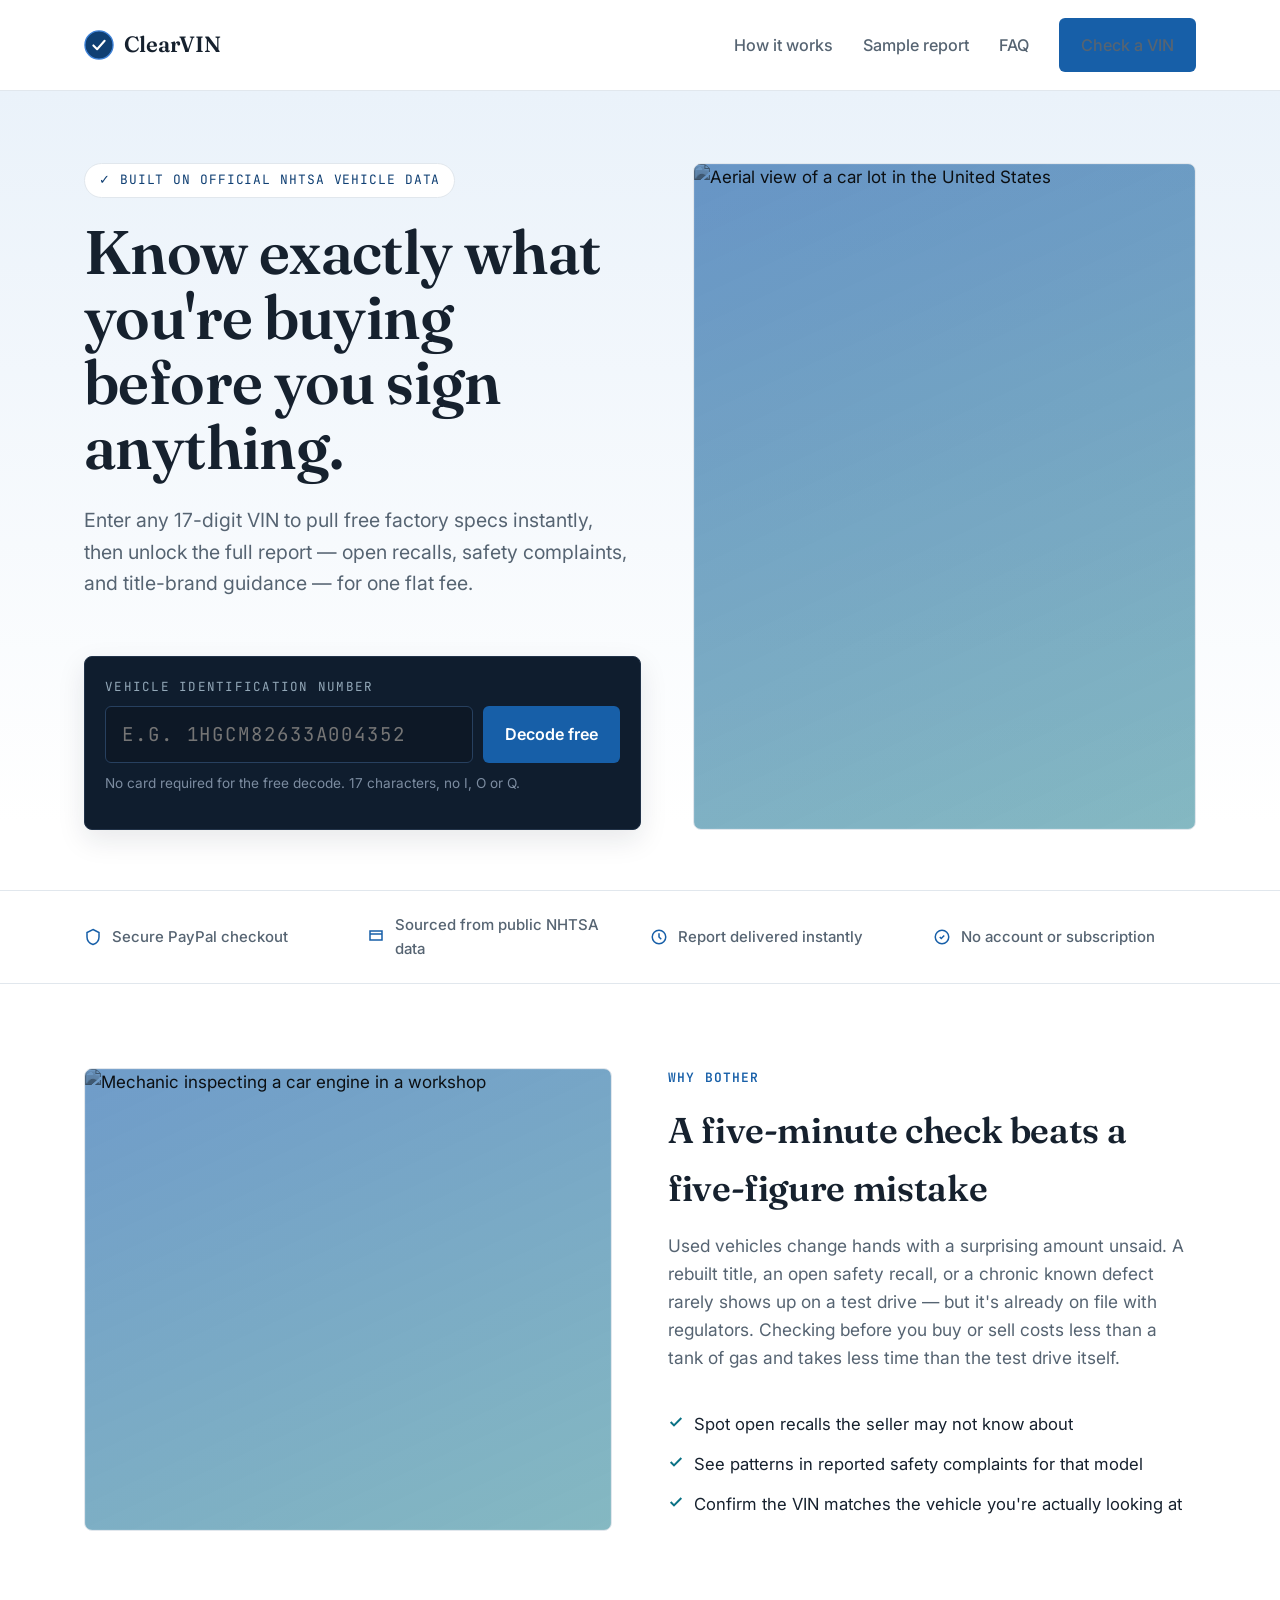
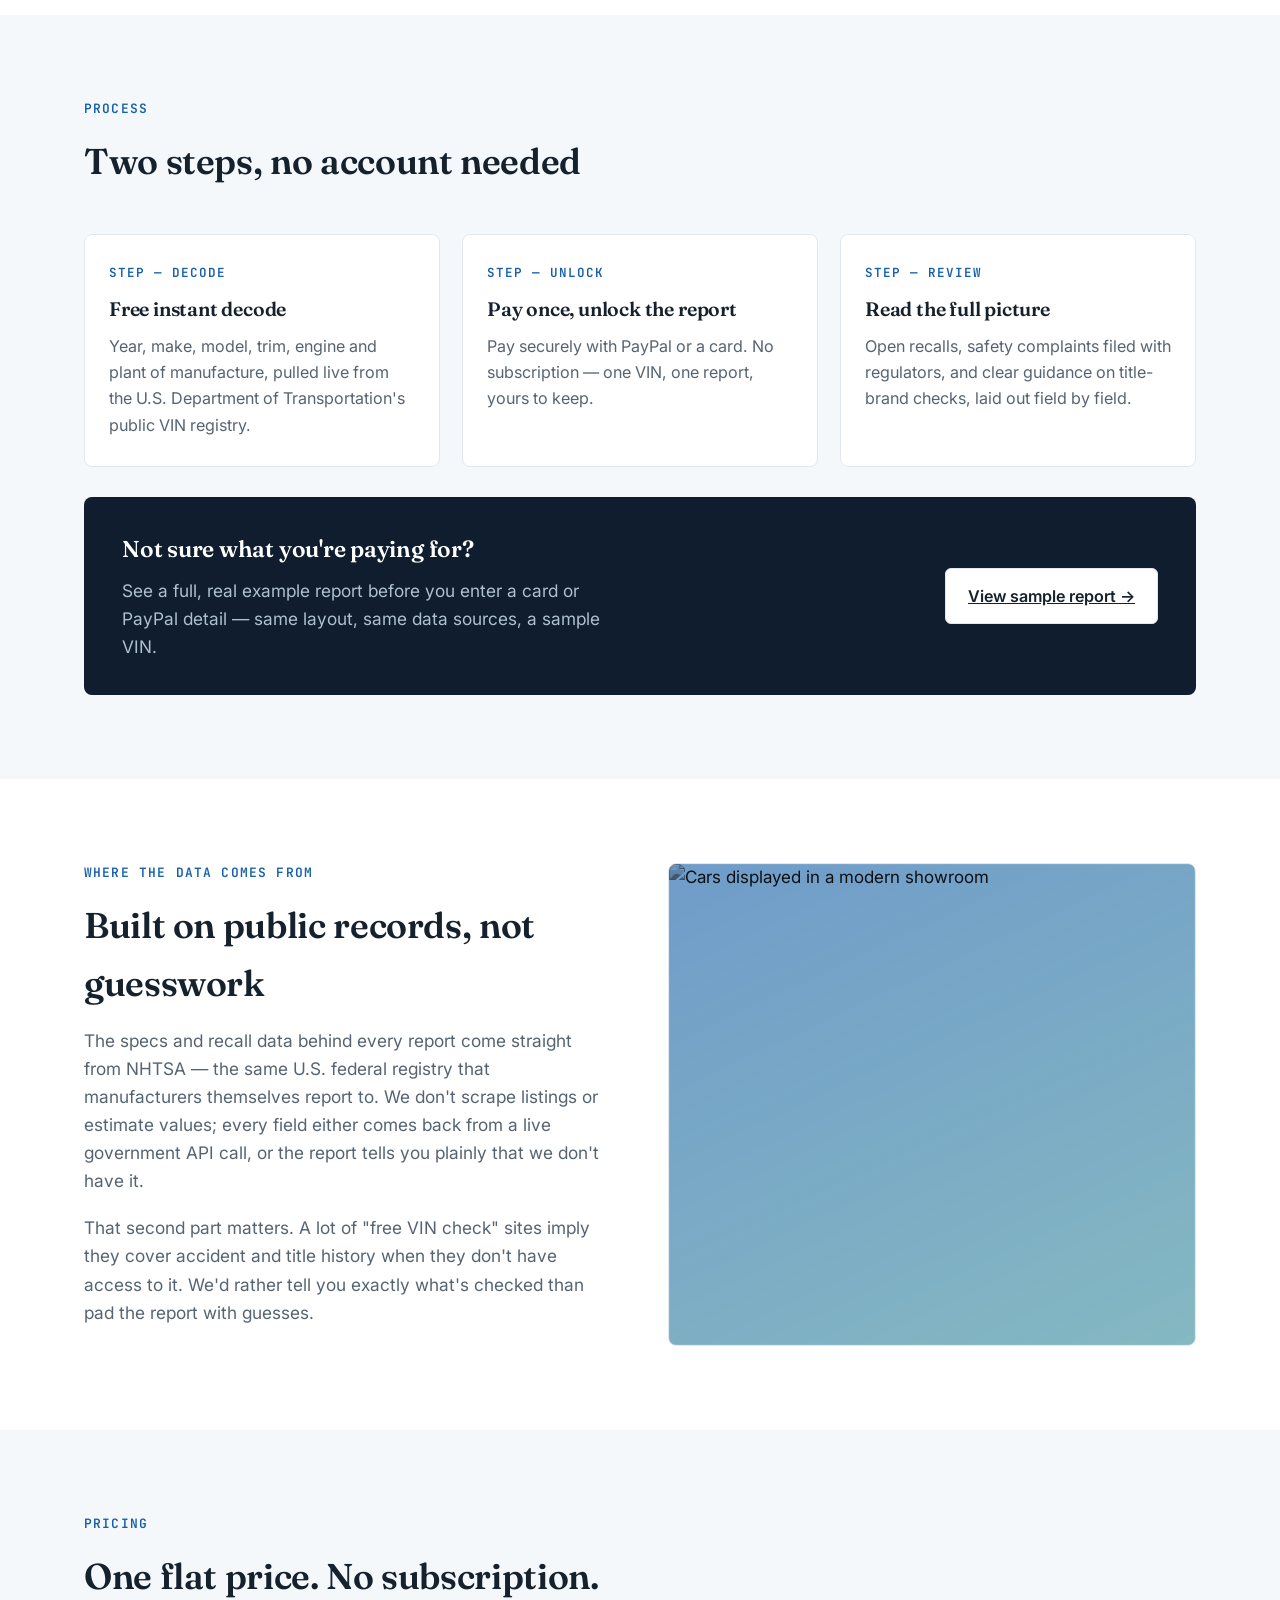
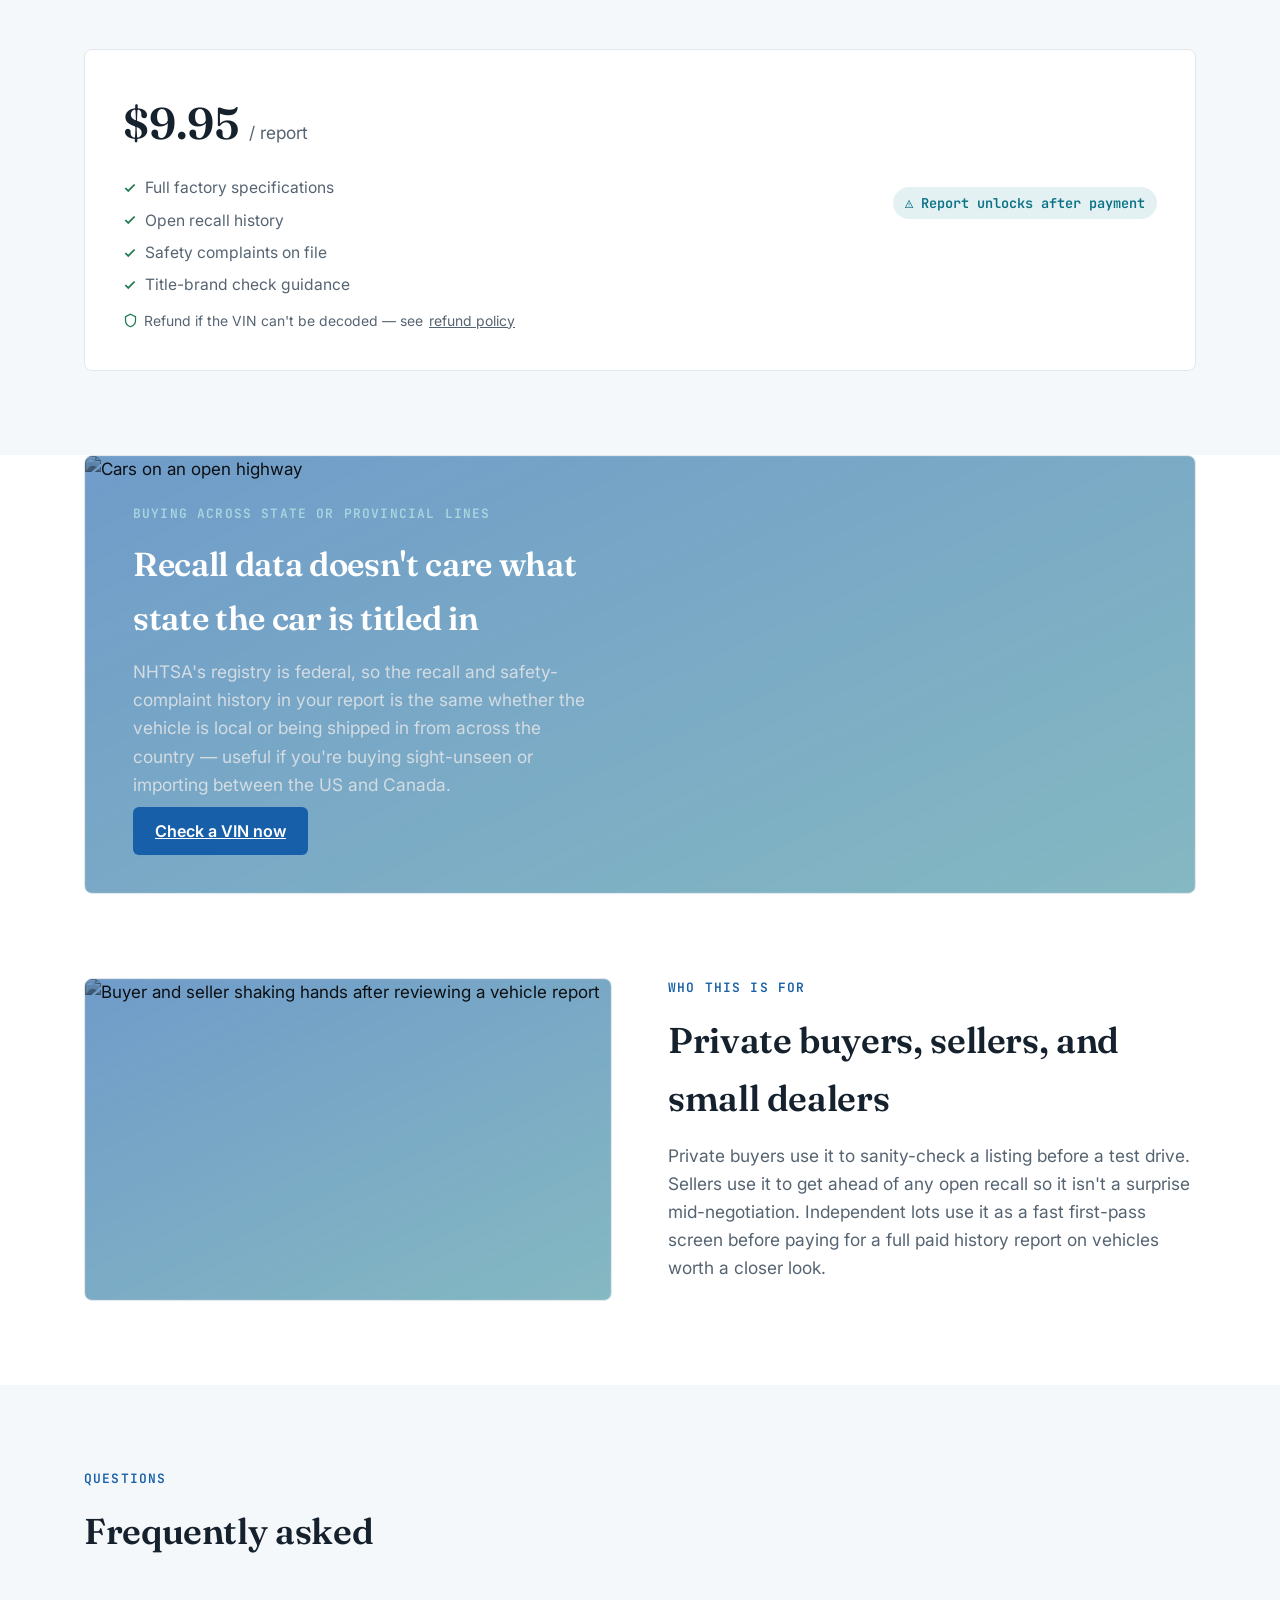
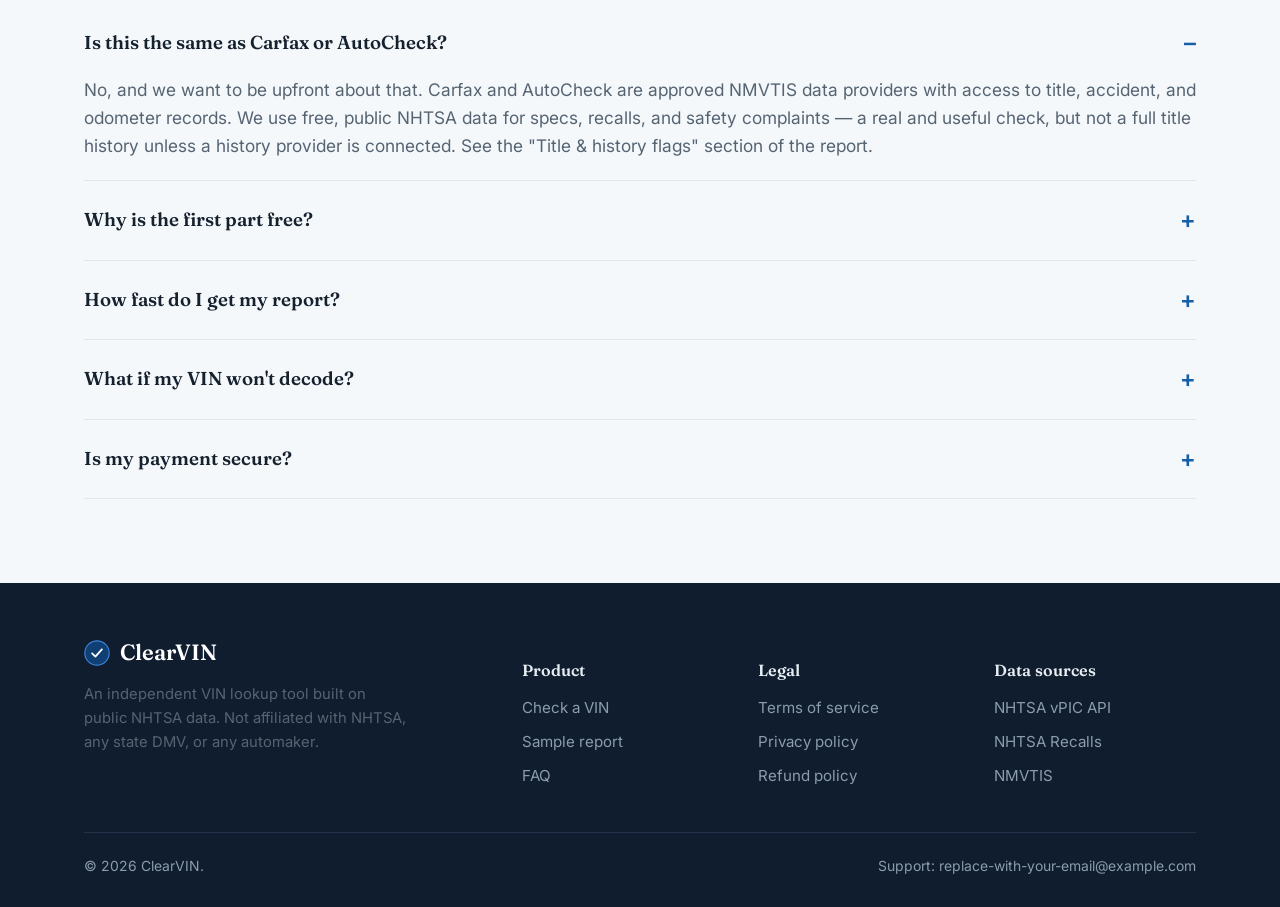
==== commit b39ea3b9: "Add files via upload" ====
--- a/index.html
+++ b/index.html
@@ -6,7 +6,7 @@
 <title>ClearVIN — Vehicle History &amp; Recall Lookup</title>
 <meta name="description" content="Decode any VIN for free, then unlock a full report covering recalls, safety complaints and title data.">
 <link rel="preconnect" href="https://fonts.googleapis.com">
-<link href="https://fonts.googleapis.com/css2?family=Space+Grotesk:wght@500;700&family=Inter:wght@400;500;600&family=JetBrains+Mono:wght@400;500&display=swap" rel="stylesheet">
+<link href="https://fonts.googleapis.com/css2?family=Fraunces:opsz,wght@9..144,500;9..144,600;9..144,700&family=Inter:wght@400;500;600;700&family=JetBrains+Mono:wght@400;500&display=swap" rel="stylesheet">
 <link rel="stylesheet" href="style.css">
 </head>
 <body>
@@ -14,7 +14,7 @@
 <header class="site-header">
   <div class="container">
     <a href="index.html" class="brand">
-      <svg class="brand-mark" width="28" height="28" viewBox="0 0 32 32" fill="none" xmlns="http://www.w3.org/2000/svg">
+      <svg class="brand-mark" width="30" height="30" viewBox="0 0 32 32" fill="none" xmlns="http://www.w3.org/2000/svg">
         <circle cx="16" cy="16" r="15" fill="#0F3F73" stroke="#3E82D8" stroke-width="1.4"/>
         <path d="M10 16.5 L14 20.5 L22 11.5" stroke="#fff" stroke-width="2.2" fill="none" stroke-linecap="round" stroke-linejoin="round"/>
       </svg>
@@ -30,21 +30,28 @@
 </header>
 
 <section class="hero" id="scanner">
-  <div class="hero-bg"></div>
   <div class="container hero-inner">
-    <div class="hero-eyebrow">✓ Built on official NHTSA vehicle data</div>
-    <h1>Know exactly what you're buying before you sign anything.</h1>
-    <p class="lede">Enter any 17-digit VIN to pull free factory specs instantly, then unlock the full report — open recalls, safety complaints, and title-brand guidance — for one flat fee.</p>
-
-    <div class="vin-scanner" id="scannerBox">
-      <div class="scan-line"></div>
-      <label for="vinInput">Vehicle identification number</label>
-      <div class="vin-scan-row">
-        <input id="vinInput" maxlength="17" placeholder="e.g. 1HGCM82633A004352" autocomplete="off" spellcheck="false">
-        <button class="btn btn-primary" id="decodeBtn">Decode free</button>
-      </div>
-      <div class="vin-hint">No card required for the free decode. 17 characters, no I, O or Q.</div>
-      <div class="decode-preview" id="decodePreview"></div>
+    <div class="hero-grid">
+      <div>
+        <div class="hero-eyebrow">✓ Built on official NHTSA vehicle data</div>
+        <h1>Know exactly what you're buying before you sign anything.</h1>
+        <p class="lede">Enter any 17-digit VIN to pull free factory specs instantly, then unlock the full report — open recalls, safety complaints, and title-brand guidance — for one flat fee.</p>
+
+        <div class="vin-scanner" id="scannerBox">
+          <div class="scan-line"></div>
+          <label for="vinInput">Vehicle identification number</label>
+          <div class="vin-scan-row">
+            <input id="vinInput" maxlength="17" placeholder="e.g. 1HGCM82633A004352" autocomplete="off" spellcheck="false">
+            <button class="btn btn-primary" id="decodeBtn">Decode free</button>
+          </div>
+          <div class="vin-hint">No card required for the free decode. 17 characters, no I, O or Q.</div>
+          <div class="decode-preview" id="decodePreview"></div>
+        </div>
+      </div>
+
+      <div class="photo-frame hero-photo">
+        <img src="https://images.pexels.com/photos/33030941/pexels-photo-33030941.jpeg?auto=compress&cs=tinysrgb&w=1400&h=1120&fit=crop" alt="Aerial view of a car lot in the United States">
+      </div>
     </div>
   </div>
 
@@ -60,8 +67,8 @@
 
 <section class="section">
   <div class="container split reveal">
-    <div class="split-photo">
-      <img src="https://images.pexels.com/photos/3807517/pexels-photo-3807517.jpeg?auto=compress&cs=tinysrgb&w=1000" alt="Mechanic inspecting a car engine">
+    <div class="photo-frame split-photo">
+      <img src="https://images.pexels.com/photos/6870298/pexels-photo-6870298.jpeg?auto=compress&cs=tinysrgb&w=1400&h=1050&fit=crop" alt="Mechanic inspecting a car engine in a workshop">
     </div>
     <div class="split-text">
       <div class="section-eyebrow">Why bother</div>
@@ -102,9 +109,9 @@
       </div>
     </div>
 
-    <div class="sample-card reveal" style="margin-top:28px;">
-      <div>
-        <h3 style="color:#fff; margin-bottom:6px;">Not sure what you're paying for?</h3>
+    <div class="sample-card reveal" style="margin-top:30px;">
+      <div>
+        <h3>Not sure what you're paying for?</h3>
         <p>See a full, real example report before you enter a card or PayPal detail — same layout, same data sources, a sample VIN.</p>
       </div>
       <a href="sample-report.html" class="btn btn-ghost">View sample report →</a>
@@ -114,8 +121,8 @@
 
 <section class="section">
   <div class="container split reverse reveal">
-    <div class="split-photo">
-      <img src="https://images.pexels.com/photos/4173191/pexels-photo-4173191.jpeg?auto=compress&cs=tinysrgb&w=1000" alt="Buyer receiving car keys after a completed sale">
+    <div class="photo-frame split-photo">
+      <img src="https://images.pexels.com/photos/16176576/pexels-photo-16176576.jpeg?auto=compress&cs=tinysrgb&w=1400&h=1050&fit=crop" alt="Cars displayed in a modern showroom">
     </div>
     <div class="split-text">
       <div class="section-eyebrow">Where the data comes from</div>
@@ -157,22 +164,26 @@
   </div>
 </section>
 
-<section class="photo-banner">
-  <div class="photo-banner-bg" style="background-image:url('https://images.pexels.com/photos/221284/pexels-photo-221284.jpeg?auto=compress&cs=tinysrgb&w=1920');"></div>
+<section class="section photo-banner">
   <div class="container reveal">
-    <div class="section-eyebrow" style="color:#A9D6E0;">Buying across state or provincial lines</div>
-    <h2>Recall and complaint data doesn't care what state the car is titled in</h2>
-    <p>NHTSA's registry is federal, so the recall and safety-complaint history in your report is the same whether the
-    vehicle is local or being shipped in from across the country — useful if you're buying sight-unseen or importing
-    between the US and Canada.</p>
-    <a href="#scanner" class="btn btn-primary">Check a VIN now</a>
+    <div class="photo-frame banner-card">
+      <img src="https://images.pexels.com/photos/221284/pexels-photo-221284.jpeg?auto=compress&cs=tinysrgb&w=1920&h=1000&fit=crop" alt="Cars on an open highway" style="position:absolute;inset:0;">
+      <div class="banner-card-content">
+        <div class="section-eyebrow" style="color:#A9D6E0;">Buying across state or provincial lines</div>
+        <h2>Recall data doesn't care what state the car is titled in</h2>
+        <p>NHTSA's registry is federal, so the recall and safety-complaint history in your report is the same whether the
+        vehicle is local or being shipped in from across the country — useful if you're buying sight-unseen or importing
+        between the US and Canada.</p>
+        <a href="#scanner" class="btn btn-primary">Check a VIN now</a>
+      </div>
+    </div>
   </div>
 </section>
 
 <section class="section">
   <div class="container split reveal">
-    <div class="split-photo">
-      <img src="https://images.pexels.com/photos/36730221/pexels-photo-36730221.jpeg?auto=compress&cs=tinysrgb&w=1000" alt="Buyer and seller shaking hands after reviewing a vehicle report">
+    <div class="photo-frame split-photo">
+      <img src="https://images.pexels.com/photos/36730221/pexels-photo-36730221.jpeg?auto=compress&cs=tinysrgb&w=1400&h=1050&fit=crop" alt="Buyer and seller shaking hands after reviewing a vehicle report">
     </div>
     <div class="split-text">
       <div class="section-eyebrow">Who this is for</div>
@@ -217,14 +228,14 @@
   <div class="container">
     <div class="footer-grid">
       <div>
-        <div class="brand" style="margin-bottom:10px;">
-          <svg width="24" height="24" viewBox="0 0 32 32" fill="none" xmlns="http://www.w3.org/2000/svg">
+        <div class="brand" style="margin-bottom:12px; color:#fff;">
+          <svg width="26" height="26" viewBox="0 0 32 32" fill="none" xmlns="http://www.w3.org/2000/svg">
             <circle cx="16" cy="16" r="15" fill="#0F3F73" stroke="#3E82D8" stroke-width="1.4"/>
             <path d="M10 16.5 L14 20.5 L22 11.5" stroke="#fff" stroke-width="2.2" fill="none" stroke-linecap="round" stroke-linejoin="round"/>
           </svg>
           ClearVIN
         </div>
-        <p style="max-width:36ch; font-size:.85rem;">An independent VIN lookup tool built on public NHTSA data. Not affiliated with NHTSA, any state DMV, or any automaker.</p>
+        <p style="max-width:36ch; font-size:.87rem;">An independent VIN lookup tool built on public NHTSA data. Not affiliated with NHTSA, any state DMV, or any automaker.</p>
       </div>
       <div>
         <h4>Product</h4>
--- a/style.css
+++ b/style.css
@@ -1,205 +1,203 @@
 /* ===========================================================
-   ClearVIN — Design Tokens (v4: photography-led, cool palette)
+   ClearVIN — Design Tokens (v6: editorial serif display, duotone photos)
    =========================================================== */
 :root {
-  --ink:        #0B1522;
-  --ink-soft:   #142238;
-  --paper:      #FFFFFF;
-  --paper-alt:  #F2F5F8;
-  --text:       #121C29;
-  --text-soft:  #55636F;
+  --ink:        #0F1D2E;
+  --ink-soft:   #17263A;
+  --bg:         #FFFFFF;
+  --bg-soft:    #F4F8FB;
+  --bg-tint:    #EAF2FA;
+  --text:       #16212E;
+  --text-soft:  #566472;
   --brand:      #175FA8;
   --brand-light:#3E82D8;
   --brand-dark: #0F3F73;
-  --accent:     #0B7285;   /* cool teal — replaces any warm accent */
+  --accent:     #0B7285;
   --accent-bg:  #E4F1F3;
   --green:      #1E7A50;
   --green-bg:   #E6F3EC;
   --red:        #A8402F;
   --red-bg:     #F7E7E3;
-  --line:       #E3E7EC;
-
-  --display: "Space Grotesk", "Segoe UI", sans-serif;
+  --line:       #E1E7ED;
+
+  --display: "Fraunces", Georgia, serif;
   --body:    "Inter", "Segoe UI", sans-serif;
   --mono:    "JetBrains Mono", "SFMono-Regular", Consolas, monospace;
 
-  --radius: 10px;
-  --shadow-sm: 0 1px 2px rgba(11,21,34,.06);
-  --shadow: 0 4px 10px rgba(11,21,34,.06), 0 16px 40px rgba(11,21,34,.08);
+  --radius: 8px;
+  --shadow-sm: 0 1px 2px rgba(16,29,46,.06);
+  --shadow: 0 10px 28px rgba(16,29,46,.10);
   --ease: cubic-bezier(.22,.9,.32,1);
 }
 
 * { box-sizing: border-box; }
-html { scroll-behavior: smooth; }
-body { margin: 0; background: var(--paper); color: var(--text); font-family: var(--body); line-height: 1.6; -webkit-font-smoothing: antialiased; }
-h1, h2, h3 { font-family: var(--display); margin: 0 0 .4em; letter-spacing: -0.01em; }
-p { margin: 0 0 1em; color: var(--text-soft); }
+html { scroll-behavior: smooth; font-size: 17px; }
+body { margin: 0; background: var(--bg); color: var(--text); font-family: var(--body); line-height: 1.62; -webkit-font-smoothing: antialiased; }
+h1, h2, h3 { font-family: var(--display); margin: 0 0 .4em; letter-spacing: -0.01em; font-weight: 600; color: var(--text); }
+p { margin: 0 0 1.1em; color: var(--text-soft); font-size: 1.02rem; }
 a { color: inherit; }
-.container { max-width: 1120px; margin: 0 auto; padding: 0 24px; }
-
-/* reveal-on-scroll */
-.reveal { opacity: 0; transform: translateY(18px); transition: opacity .6s var(--ease), transform .6s var(--ease); }
+.container { max-width: 1160px; margin: 0 auto; padding: 0 24px; }
+
+.reveal { opacity: 0; transform: translateY(16px); transition: opacity .55s var(--ease), transform .55s var(--ease); }
 .reveal.in-view { opacity: 1; transform: translateY(0); }
 @media (prefers-reduced-motion: reduce) { .reveal { opacity: 1; transform: none; transition: none; } }
 
 /* ---------- Header ---------- */
-.site-header { background: rgba(11,21,34,.92); backdrop-filter: blur(8px); color: #fff; padding: 16px 0; position: sticky; top: 0; z-index: 40; border-bottom: 1px solid #22334c; }
+.site-header { background: rgba(255,255,255,.92); backdrop-filter: blur(10px); padding: 18px 0; position: sticky; top: 0; z-index: 40; border-bottom: 1px solid var(--line); }
 .site-header .container { display: flex; align-items: center; justify-content: space-between; }
-.brand { display: flex; align-items: center; gap: 10px; font-family: var(--display); font-weight: 700; font-size: 1.18rem; text-decoration: none; color: #fff; }
+.brand { display: flex; align-items: center; gap: 10px; font-family: var(--display); font-weight: 600; font-size: 1.3rem; text-decoration: none; color: var(--text); }
 .brand-mark { display: block; }
 .site-nav { display: flex; align-items: center; }
-.site-nav a { color: #ADBACA; text-decoration: none; margin-left: 26px; font-size: .9rem; transition: color .15s; }
-.site-nav a:hover { color: #fff; }
-.site-nav .btn { margin-left: 26px; }
-
-/* ---------- Hero (photo-led) ---------- */
-.hero {
-  position: relative;
-  color: #fff;
-  min-height: 620px;
-  display: flex;
-  align-items: center;
-  overflow: hidden;
-}
-.hero-bg {
-  position: absolute; inset: 0;
-  background-image: url("https://images.pexels.com/photos/5101752/pexels-photo-5101752.jpeg?auto=compress&cs=tinysrgb&w=1920");
-  background-size: cover;
-  background-position: center 60%;
-}
-.hero-bg::after {
-  content: "";
-  position: absolute; inset: 0;
-  background: linear-gradient(100deg, rgba(9,16,28,.94) 0%, rgba(9,16,28,.88) 38%, rgba(9,16,28,.55) 68%, rgba(9,16,28,.35) 100%);
-}
-.hero-inner { position: relative; z-index: 2; padding: 96px 0 72px; width: 100%; }
-.hero-eyebrow { display: inline-flex; align-items: center; gap: 8px; font-family: var(--mono); color: #A9D6E0; font-size: .76rem; letter-spacing: .08em; text-transform: uppercase; background: #ffffff10; border: 1px solid #ffffff26; padding: 5px 12px; border-radius: 20px; margin-bottom: 18px; }
-.hero h1 { font-size: clamp(2rem, 4vw, 3.1rem); max-width: 16ch; color: #fff; }
-.hero p.lede { color: #C3CCD5; max-width: 50ch; font-size: 1.05rem; }
-
-/* VIN scanner input */
-.vin-scanner { margin-top: 32px; max-width: 620px; background: rgba(20,34,56,.92); border: 1px solid #27405f; border-radius: var(--radius); padding: 18px; box-shadow: var(--shadow); backdrop-filter: blur(6px); }
-.vin-scanner label { display: block; font-family: var(--mono); font-size: .72rem; letter-spacing: .1em; text-transform: uppercase; color: #93A8B8; margin-bottom: 8px; }
+.site-nav a { color: var(--text-soft); text-decoration: none; margin-left: 30px; font-size: .95rem; font-weight: 500; transition: color .15s; }
+.site-nav a:hover { color: var(--brand); }
+.site-nav .btn { margin-left: 30px; }
+
+/* ---------- Hero ---------- */
+.hero { background: linear-gradient(180deg, var(--bg-tint) 0%, var(--bg) 82%); padding: 72px 0 0; }
+.hero-inner { padding-bottom: 60px; }
+.hero-grid { display: grid; grid-template-columns: 1.05fr .95fr; gap: 52px; align-items: stretch; }
+@media (max-width: 940px) { .hero-grid { grid-template-columns: 1fr; } }
+.hero-grid > div:first-child { display: flex; flex-direction: column; justify-content: center; }
+
+.hero-eyebrow { display: inline-flex; align-items: center; gap: 8px; font-family: var(--mono); color: var(--brand-dark); font-size: .76rem; letter-spacing: .07em; text-transform: uppercase; background: #fff; border: 1px solid var(--line); padding: 6px 14px; border-radius: 20px; margin-bottom: 22px; width: fit-content; }
+.hero h1 { font-size: clamp(2.5rem, 4.8vw, 3.8rem); line-height: 1.06; max-width: 14ch; color: var(--text); }
+.hero p.lede { color: var(--text-soft); max-width: 46ch; font-size: 1.15rem; }
+
+/* photo-frame: duotone treatment applied to every photo on the site.
+   Keeps colour/contrast consistent across different stock sources and
+   avoids drawing attention to background detail (signage, plates, etc). */
+.photo-frame { position: relative; border-radius: var(--radius); overflow: hidden; border: 1px solid var(--line); }
+.photo-frame img { display: block; width: 100%; height: 100%; object-fit: cover; filter: grayscale(1) contrast(1.08) brightness(.97); }
+.photo-frame::after { content: ""; position: absolute; inset: 0; background: linear-gradient(155deg, rgba(23,95,168,.62) 0%, rgba(11,114,133,.5) 100%); mix-blend-mode: multiply; }
+.photo-frame::before { content: ""; position: absolute; inset: 0; border: 1px solid rgba(255,255,255,.08); z-index: 2; pointer-events: none; }
+
+.hero-photo { aspect-ratio: auto; height: 100%; min-height: 340px; }
+.hero-photo img { aspect-ratio: auto; height: 100%; }
+
+/* VIN scanner */
+.vin-scanner { margin-top: 34px; max-width: 620px; background: var(--ink); border: 1px solid #223349; border-radius: var(--radius); padding: 20px; box-shadow: var(--shadow); }
+.vin-scanner label { display: block; font-family: var(--mono); font-size: .74rem; letter-spacing: .1em; text-transform: uppercase; color: #93A8B8; margin-bottom: 9px; }
 .vin-scan-row { display: flex; gap: 10px; position: relative; }
-#vinInput { flex: 1; font-family: var(--mono); font-size: 1.1rem; letter-spacing: .1em; text-transform: uppercase; background: #0D1826; border: 1px solid #27405f; color: #fff; padding: 14px 16px; border-radius: 6px; outline: none; min-width: 0; transition: border-color .15s; }
+#vinInput { flex: 1; font-family: var(--mono); font-size: 1.12rem; letter-spacing: .1em; text-transform: uppercase; background: #0D1826; border: 1px solid #27405f; color: #fff; padding: 15px 16px; border-radius: 6px; outline: none; min-width: 0; transition: border-color .15s; }
 #vinInput:focus { border-color: var(--brand-light); }
-.btn { font-family: var(--body); font-weight: 600; border: none; border-radius: 6px; padding: 13px 20px; cursor: pointer; font-size: .92rem; transition: transform .12s var(--ease), opacity .12s, background .15s, box-shadow .15s; white-space: nowrap; }
+.btn { font-family: var(--body); font-weight: 600; border: none; border-radius: 6px; padding: 14px 22px; cursor: pointer; font-size: .95rem; transition: transform .12s var(--ease), opacity .12s, background .15s; white-space: nowrap; }
 .btn:hover { transform: translateY(-1px); }
 .btn:active { transform: scale(.97); }
-.btn-primary { background: var(--brand-light); color: #fff; box-shadow: 0 6px 16px rgba(62,130,216,.35); }
-.btn-primary:hover { background: #5595e0; }
+.btn-primary { background: var(--brand); color: #fff; }
+.btn-primary:hover { background: var(--brand-light); }
 .btn-accent { background: var(--accent); color: #fff; }
 .btn-accent:hover { opacity: .9; }
-.btn-ghost { background: transparent; border: 1px solid #ffffff40; color: #fff; }
-.btn-ghost:hover { background: #ffffff14; }
-.vin-hint { font-size: .78rem; color: #7C8CA0; margin-top: 8px; }
+.btn-ghost { background: #fff; border: 1px solid var(--line); color: var(--text); }
+.btn-ghost:hover { background: var(--bg-soft); }
+.vin-hint { font-size: .8rem; color: #7C8CA0; margin-top: 9px; }
 
 .scan-line { position: absolute; left: 0; right: 0; top: 0; height: 2px; background: linear-gradient(90deg, transparent, var(--brand-light), transparent); opacity: 0; }
 .scanning .scan-line { opacity: 1; animation: scanmove 1.1s ease-in-out infinite; }
 @keyframes scanmove { 0% { top: 0; } 50% { top: 100%; } 100% { top: 0; } }
 
-.decode-preview { margin-top: 14px; font-family: var(--mono); font-size: .84rem; color: #9FB3C2; display: grid; gap: 4px; }
+.decode-preview { margin-top: 15px; font-family: var(--mono); font-size: .86rem; color: #AEC0CE; display: grid; gap: 4px; }
 .decode-preview .field { display: flex; gap: 8px; opacity: 0; animation: fadein .3s ease forwards; }
 .decode-preview .field .k { color: #6E8194; min-width: 12ch; }
 .decode-preview .field .v { color: #E7EEF3; }
 @keyframes fadein { to { opacity: 1; } }
 
-/* trust bar under hero */
-.trust-bar { background: #081019; border-top: 1px solid #22334c; }
-.trust-bar .container { display: grid; grid-template-columns: repeat(4, 1fr); gap: 20px; padding: 20px 24px; }
+/* trust bar */
+.trust-bar { background: #fff; border-top: 1px solid var(--line); border-bottom: 1px solid var(--line); }
+.trust-bar .container { display: grid; grid-template-columns: repeat(4, 1fr); gap: 20px; padding: 22px 24px; }
 @media (max-width: 780px) { .trust-bar .container { grid-template-columns: repeat(2, 1fr); } }
-.trust-item { display: flex; align-items: center; gap: 10px; color: #AFC0CE; font-size: .84rem; }
-.trust-item svg { flex-shrink: 0; color: var(--brand-light); }
+.trust-item { display: flex; align-items: center; gap: 10px; color: var(--text-soft); font-size: .88rem; font-weight: 500; }
+.trust-item svg { flex-shrink: 0; color: var(--brand); }
 
 /* ---------- Sections ---------- */
-.section { padding: 80px 0; }
-.section-alt { background: var(--paper-alt); }
-.section h2 { font-size: 1.85rem; }
-.section-eyebrow { font-family: var(--mono); font-size: .74rem; letter-spacing: .1em; text-transform: uppercase; color: var(--brand); margin-bottom: 10px; }
-.section-head { max-width: 60ch; margin-bottom: 40px; }
-
-/* photo + text split section */
-.split { display: grid; grid-template-columns: 1fr 1fr; gap: 52px; align-items: center; }
-@media (max-width: 860px) { .split { grid-template-columns: 1fr; } }
-.split-photo { border-radius: var(--radius); overflow: hidden; box-shadow: var(--shadow); }
-.split-photo img { display: block; width: 100%; height: 100%; object-fit: cover; aspect-ratio: 4/3; }
+.section { padding: 84px 0; }
+.section-alt { background: var(--bg-soft); }
+.section h2 { font-size: clamp(1.8rem, 2.8vw, 2.4rem); }
+.section-eyebrow { font-family: var(--mono); font-size: .76rem; letter-spacing: .09em; text-transform: uppercase; color: var(--brand); margin-bottom: 12px; font-weight: 600; }
+.section-head { max-width: 62ch; margin-bottom: 44px; }
+
+/* photo + text split */
+.split { display: grid; grid-template-columns: 1fr 1fr; gap: 56px; align-items: stretch; }
+@media (max-width: 880px) { .split { grid-template-columns: 1fr; } }
+.split-photo { min-height: 320px; }
+.split-photo img { aspect-ratio: auto; height: 100%; }
 .split.reverse .split-photo { order: 2; }
 .split.reverse .split-text { order: 1; }
-.check-list { list-style: none; padding: 0; margin: 18px 0 0; }
-.check-list li { display: flex; gap: 10px; margin-bottom: 12px; font-size: .95rem; color: var(--text); }
+.split-text { display: flex; flex-direction: column; justify-content: center; }
+.check-list { list-style: none; padding: 0; margin: 20px 0 0; }
+.check-list li { display: flex; align-items: flex-start; gap: 10px; margin-bottom: 13px; font-size: .98rem; color: var(--text); }
 .check-list svg { color: var(--accent); flex-shrink: 0; margin-top: 3px; }
 
-.spec-grid { display: grid; grid-template-columns: repeat(3, 1fr); gap: 20px; }
+.spec-grid { display: grid; grid-template-columns: repeat(3, 1fr); gap: 22px; }
 @media (max-width: 780px) { .spec-grid { grid-template-columns: 1fr; } }
-.spec-card { background: var(--paper); border: 1px solid var(--line); border-radius: var(--radius); padding: 26px 22px; box-shadow: var(--shadow-sm); transition: box-shadow .2s var(--ease), transform .2s var(--ease); }
-.spec-card:hover { box-shadow: var(--shadow); transform: translateY(-3px); }
-.spec-card .tag { font-family: var(--mono); font-size: .72rem; color: var(--brand); letter-spacing: .08em; }
-.spec-card h3 { font-size: 1.05rem; margin-top: 8px; }
-.spec-card p { font-size: .92rem; margin-bottom: 0; }
-
-.sample-card { display: flex; align-items: center; justify-content: space-between; gap: 24px; flex-wrap: wrap; background: var(--ink); color: #fff; border-radius: var(--radius); padding: 30px 34px; }
-.sample-card p { color: #B9C4CE; margin-bottom: 0; max-width: 46ch; }
-
-/* full-bleed photo banner */
-.photo-banner { position: relative; color: #fff; padding: 90px 0; }
-.photo-banner-bg { position: absolute; inset: 0; background-size: cover; background-position: center; }
-.photo-banner-bg::after { content: ""; position: absolute; inset: 0; background: linear-gradient(90deg, rgba(9,16,28,.92), rgba(9,16,28,.55)); }
-.photo-banner .container { position: relative; z-index: 2; max-width: 620px; }
-.photo-banner h2 { color: #fff; font-size: 2rem; }
-.photo-banner p { color: #C3CCD5; }
-
-.price-panel { background: var(--paper); border: 1px solid var(--line); border-radius: var(--radius); padding: 34px; display: flex; align-items: center; justify-content: space-between; gap: 24px; flex-wrap: wrap; box-shadow: var(--shadow); }
-.price-panel .amount { font-family: var(--display); font-size: 2.3rem; }
-.price-panel .amount small { font-family: var(--body); font-size: 1rem; color: var(--text-soft); }
-.price-includes { list-style: none; padding: 0; margin: 14px 0 0; font-size: .88rem; color: var(--text-soft); }
-.price-includes li { display: flex; align-items: center; gap: 8px; margin-bottom: 6px; }
+.spec-card { background: #fff; border: 1px solid var(--line); border-radius: var(--radius); padding: 28px 24px; }
+.spec-card .tag { font-family: var(--mono); font-size: .74rem; color: var(--brand); letter-spacing: .08em; font-weight: 600; }
+.spec-card h3 { font-size: 1.15rem; margin-top: 10px; font-weight: 600; }
+.spec-card p { font-size: .95rem; margin-bottom: 0; }
+
+.sample-card { display: flex; align-items: center; justify-content: space-between; gap: 24px; flex-wrap: wrap; background: var(--ink); color: #fff; border-radius: var(--radius); padding: 34px 38px; }
+.sample-card h3 { color: #fff; font-size: 1.35rem; }
+.sample-card p { color: #AEC0CE; margin-bottom: 0; max-width: 46ch; }
+
+/* photo banner */
+.photo-banner { padding: 0; }
+.banner-card { position: relative; border-radius: var(--radius); overflow: hidden; min-height: 320px; display: flex; align-items: center; }
+.banner-card-content { position: relative; z-index: 2; padding: 48px; max-width: 560px; color: #fff; }
+.banner-card-content h2 { color: #fff; font-size: clamp(1.7rem, 2.6vw, 2.2rem); }
+.banner-card-content p { color: #D3DCE3; }
+
+.price-panel { background: #fff; border: 1px solid var(--line); border-radius: var(--radius); padding: 38px; display: flex; align-items: center; justify-content: space-between; gap: 26px; flex-wrap: wrap; }
+.price-panel .amount { font-family: var(--display); font-size: 2.6rem; font-weight: 600; }
+.price-panel .amount small { font-family: var(--body); font-size: 1.02rem; color: var(--text-soft); font-weight: 400; }
+.price-includes { list-style: none; padding: 0; margin: 16px 0 0; font-size: .92rem; color: var(--text-soft); }
+.price-includes li { display: flex; align-items: center; gap: 8px; margin-bottom: 7px; }
 .price-includes svg { color: var(--green); flex-shrink: 0; }
-.badge-warn { display: inline-flex; align-items: center; gap: 6px; background: var(--accent-bg); color: var(--accent); font-size: .78rem; padding: 4px 10px; border-radius: 20px; font-family: var(--mono); }
-.guarantee-note { font-size: .8rem; color: var(--text-soft); margin-top: 10px; display: flex; align-items: center; gap: 6px; }
+.badge-warn { display: inline-flex; align-items: center; gap: 6px; background: var(--accent-bg); color: var(--accent); font-size: .8rem; padding: 5px 12px; border-radius: 20px; font-family: var(--mono); font-weight: 600; }
+.guarantee-note { font-size: .82rem; color: var(--text-soft); margin-top: 12px; display: flex; align-items: center; gap: 6px; }
 .guarantee-note svg { color: var(--green); flex-shrink: 0; }
 
-.faq-item { border-bottom: 1px solid var(--line); padding: 18px 0; }
-.faq-item summary { cursor: pointer; font-family: var(--display); font-weight: 600; font-size: 1rem; list-style: none; display: flex; justify-content: space-between; align-items: center; }
+.faq-item { border-bottom: 1px solid var(--line); padding: 20px 0; }
+.faq-item summary { cursor: pointer; font-family: var(--display); font-weight: 600; font-size: 1.1rem; list-style: none; display: flex; justify-content: space-between; align-items: center; gap: 16px; }
 .faq-item summary::-webkit-details-marker { display: none; }
-.faq-item summary::after { content: "+"; font-size: 1.3rem; color: var(--brand); transition: transform .2s; }
+.faq-item summary::after { content: "+"; font-size: 1.4rem; color: var(--brand); font-family: var(--body); flex-shrink: 0; }
 .faq-item[open] summary::after { content: "\2013"; }
-.faq-item p { margin-top: 12px; margin-bottom: 0; }
+.faq-item p { margin-top: 13px; margin-bottom: 0; }
 
 /* report page */
-.report-header { background: var(--ink); color: #fff; padding: 32px 0; }
-.report-vin { font-family: var(--mono); font-size: 1.35rem; letter-spacing: .08em; background: var(--ink-soft); border: 1px solid #27405f; display: inline-block; padding: 8px 14px; border-radius: 6px; }
-.status-pill { display: inline-flex; align-items: center; gap: 6px; font-family: var(--mono); font-size: .78rem; padding: 5px 12px; border-radius: 20px; }
+.report-header { background: var(--ink); color: #fff; padding: 36px 0; }
+.report-header .hero-eyebrow { background: #17263A; border-color: #27405f; color: #A9D6E0; }
+.report-vin { font-family: var(--mono); font-size: 1.4rem; letter-spacing: .08em; background: var(--ink-soft); border: 1px solid #27405f; display: inline-block; padding: 9px 15px; border-radius: 6px; }
+.status-pill { display: inline-flex; align-items: center; gap: 6px; font-family: var(--mono); font-size: .8rem; padding: 5px 13px; border-radius: 20px; font-weight: 600; }
 .status-clear { background: var(--green-bg); color: var(--green); }
 .status-flag  { background: var(--red-bg); color: var(--red); }
 .status-locked { background: #EEF1F5; color: var(--text-soft); }
 
-.data-table { width: 100%; border-collapse: collapse; font-size: .92rem; }
-.data-table th, .data-table td { text-align: left; padding: 10px 12px; border-bottom: 1px solid var(--line); }
-.data-table th { font-family: var(--mono); font-size: .72rem; letter-spacing: .06em; text-transform: uppercase; color: var(--text-soft); }
-
-.recall-item { border-left: 3px solid var(--accent); padding: 12px 16px; margin-bottom: 10px; background: var(--paper-alt); border-radius: 0 4px 4px 0; }
-.recall-item h4 { margin: 0 0 4px; font-size: .95rem; }
-.recall-item p { margin: 0; font-size: .86rem; }
-
-.history-placeholder { border: 1px dashed var(--line); border-radius: var(--radius); padding: 24px; background: var(--paper-alt); }
+.data-table { width: 100%; border-collapse: collapse; font-size: .95rem; }
+.data-table th, .data-table td { text-align: left; padding: 11px 13px; border-bottom: 1px solid var(--line); }
+.data-table th { font-family: var(--mono); font-size: .74rem; letter-spacing: .06em; text-transform: uppercase; color: var(--text-soft); }
+
+.recall-item { border-left: 3px solid var(--accent); padding: 13px 17px; margin-bottom: 11px; background: var(--bg-soft); border-radius: 0 6px 6px 0; }
+.recall-item h4 { margin: 0 0 4px; font-size: .98rem; }
+.recall-item p { margin: 0; font-size: .88rem; }
+
+.history-placeholder { border: 1px dashed var(--line); border-radius: var(--radius); padding: 26px; background: var(--bg-soft); }
 .history-placeholder p { margin-bottom: 6px; }
 
-.disclaimer { font-size: .82rem; color: var(--text-soft); border-top: 1px solid var(--line); padding-top: 20px; margin-top: 40px; }
+.disclaimer { font-size: .84rem; color: var(--text-soft); border-top: 1px solid var(--line); padding-top: 22px; margin-top: 44px; }
 
 /* footer */
-.site-footer { background: var(--ink); color: #8B9CAC; padding: 48px 0 28px; font-size: .85rem; }
-.footer-grid { display: grid; grid-template-columns: 2fr 1fr 1fr 1fr; gap: 32px; margin-bottom: 32px; }
+.site-footer { background: var(--ink); color: #8B9CAC; padding: 52px 0 30px; font-size: .87rem; }
+.footer-grid { display: grid; grid-template-columns: 2fr 1fr 1fr 1fr; gap: 34px; margin-bottom: 34px; }
 @media (max-width: 780px) { .footer-grid { grid-template-columns: 1fr 1fr; } }
-.footer-grid h4 { color: #E7EEF3; font-family: var(--display); font-size: .88rem; margin-bottom: 12px; }
+.footer-grid h4 { color: #E7EEF3; font-family: var(--display); font-weight: 600; font-size: .95rem; margin-bottom: 13px; }
 .footer-grid ul { list-style: none; padding: 0; margin: 0; }
-.footer-grid li { margin-bottom: 8px; }
-.footer-grid a { color: #8B9CAC; text-decoration: none; font-size: .87rem; }
+.footer-grid li { margin-bottom: 9px; }
+.footer-grid a { color: #8B9CAC; text-decoration: none; font-size: .89rem; }
 .footer-grid a:hover { color: #fff; }
-.footer-bottom { border-top: 1px solid #22334c; padding-top: 20px; display: flex; justify-content: space-between; flex-wrap: wrap; gap: 10px; font-size: .8rem; }
+.footer-bottom { border-top: 1px solid #22334c; padding-top: 22px; display: flex; justify-content: space-between; flex-wrap: wrap; gap: 10px; font-size: .82rem; }
 
 .hidden { display: none !important; }
 .loader { display: inline-block; width: 14px; height: 14px; border: 2px solid #ffffff55; border-top-color: #fff; border-radius: 50%; animation: spin .7s linear infinite; }
 @keyframes spin { to { transform: rotate(360deg); } }
 
 .legal-page { max-width: 72ch; }
-.legal-page h2 { margin-top: 34px; font-size: 1.2rem; }
+.legal-page h2 { margin-top: 36px; font-size: 1.3rem; }
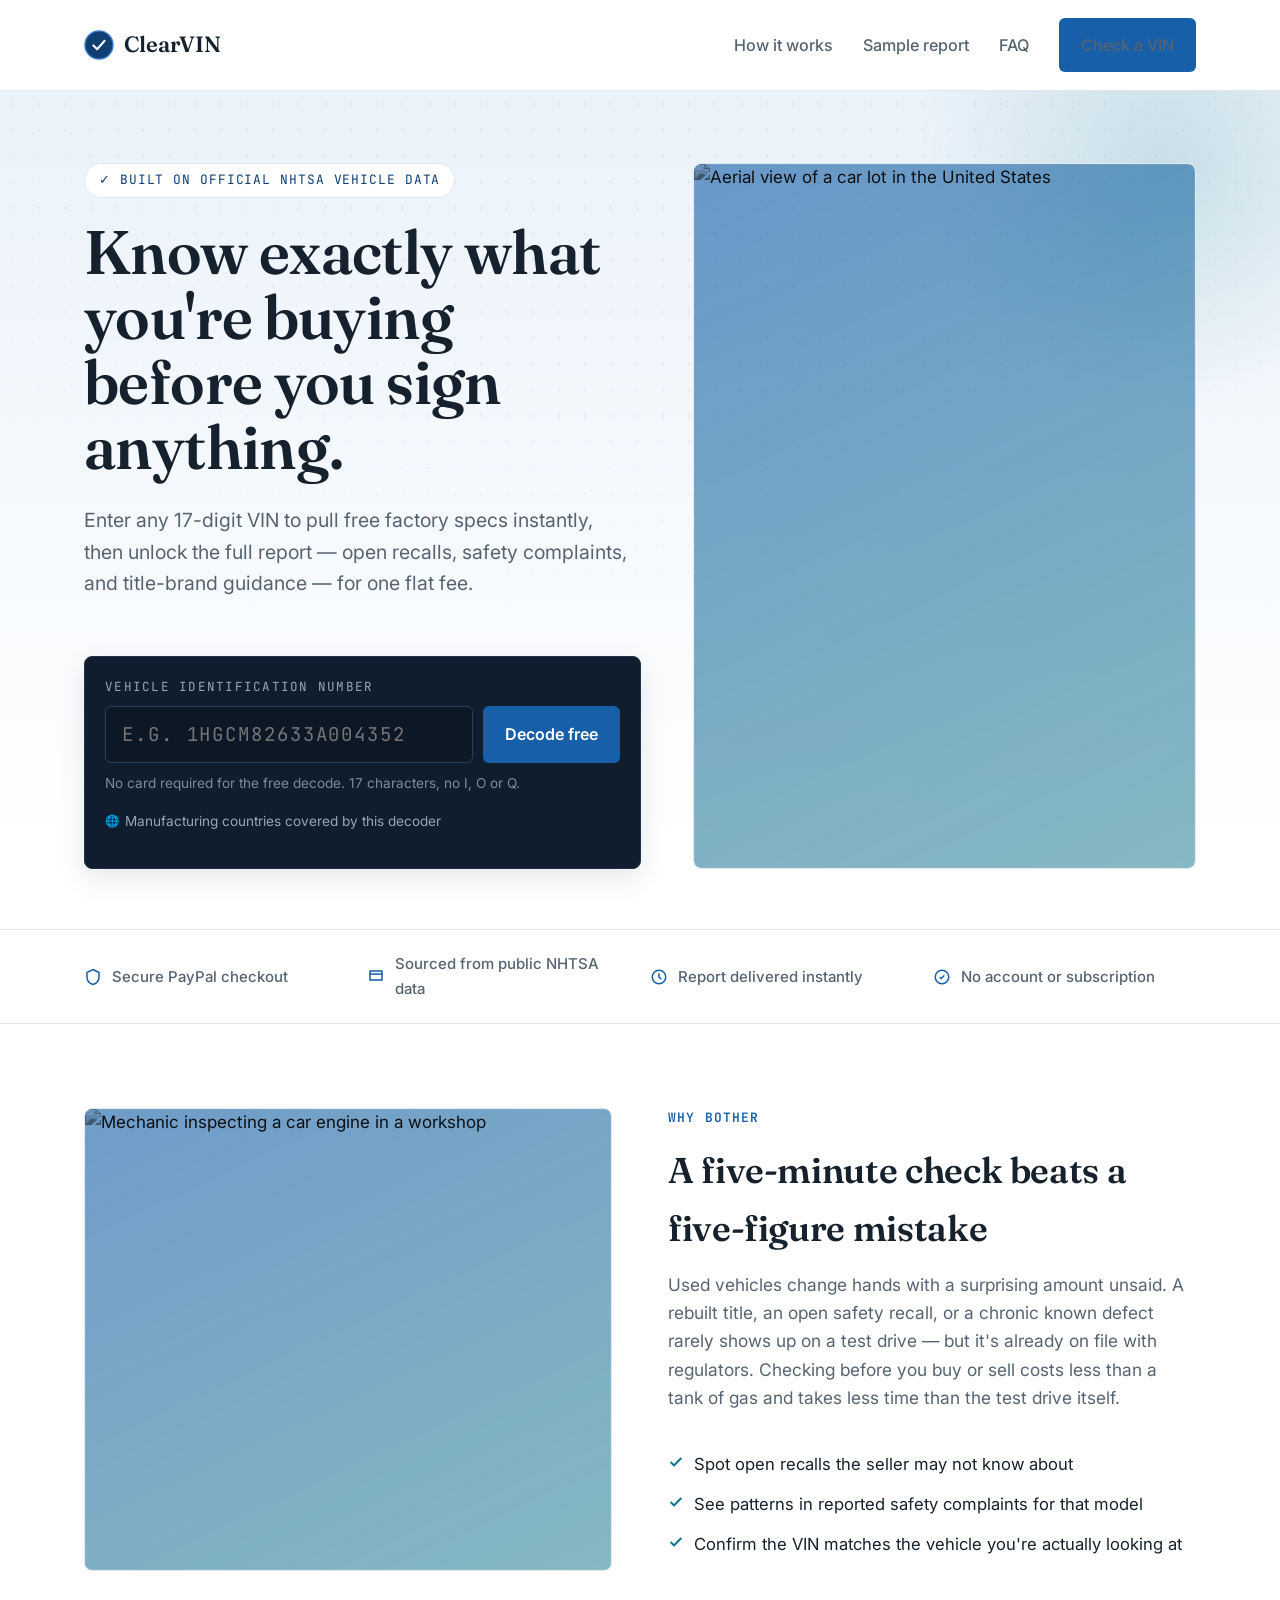
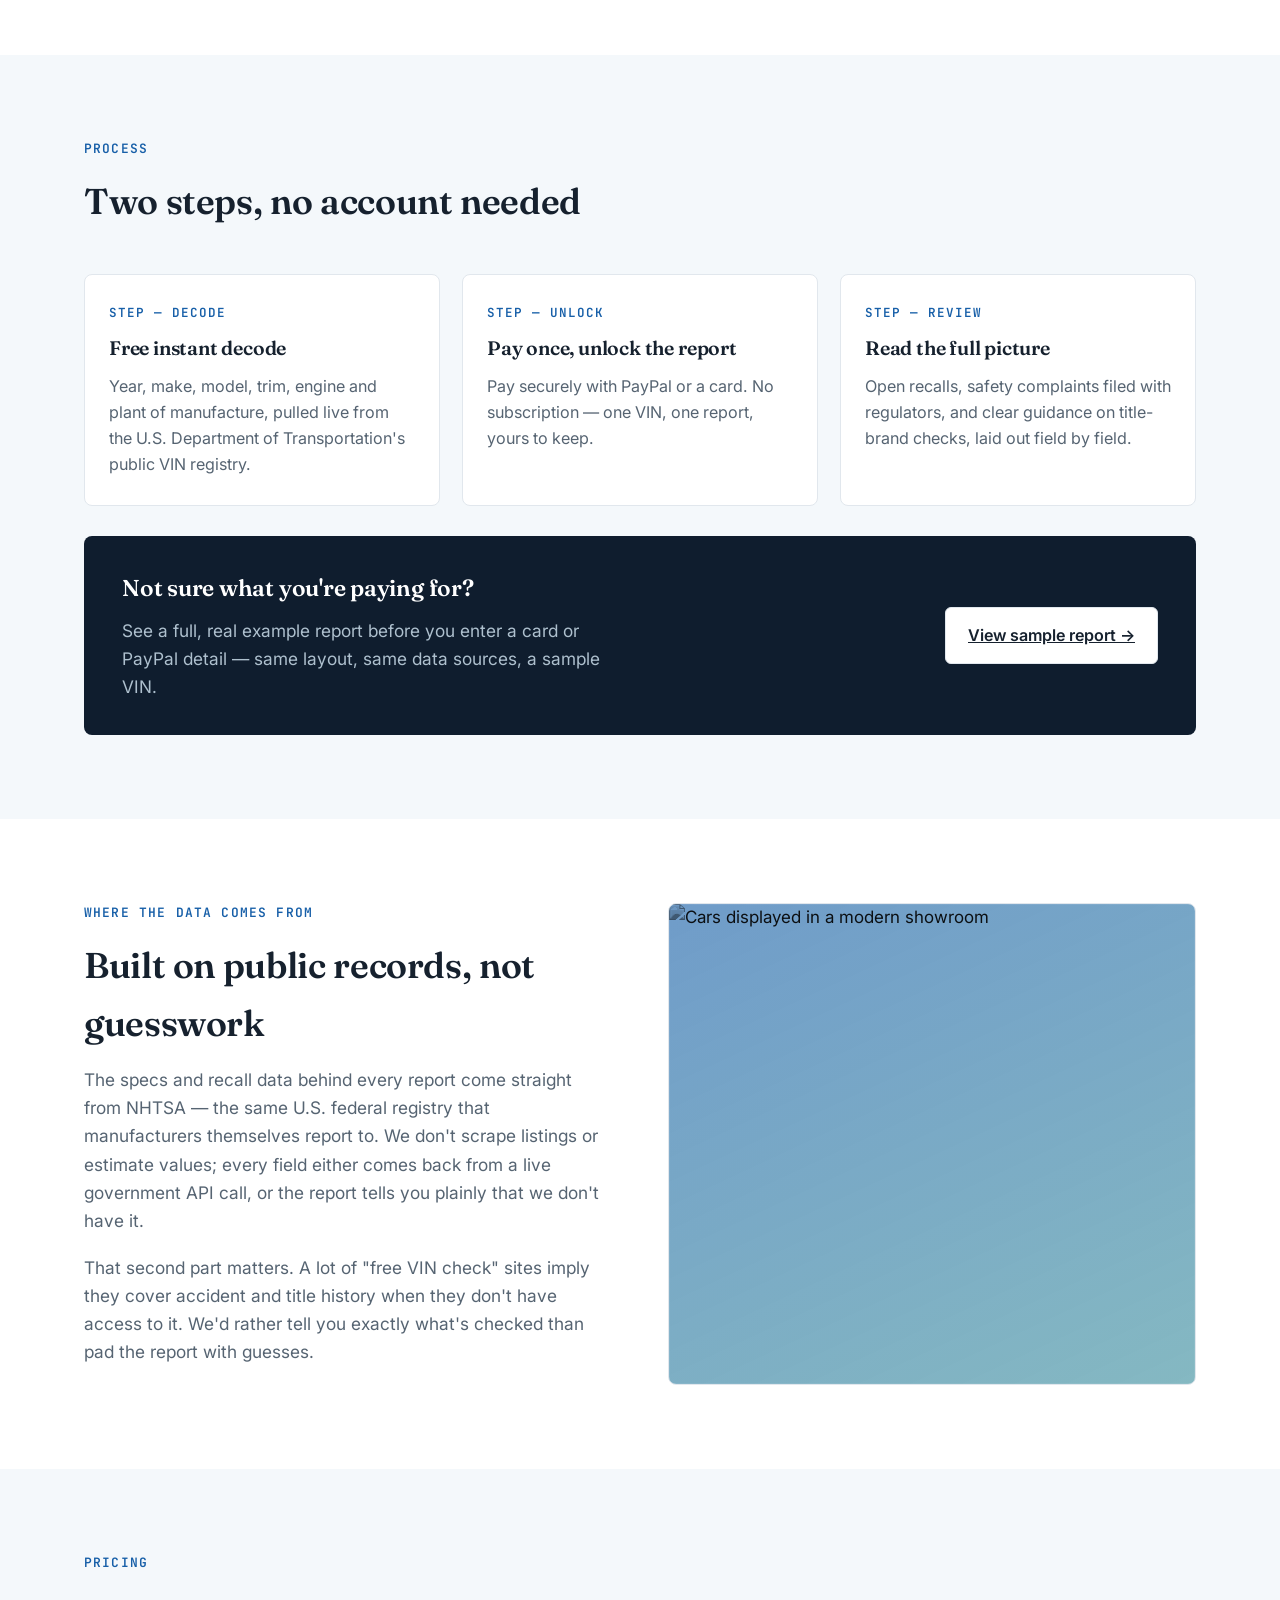
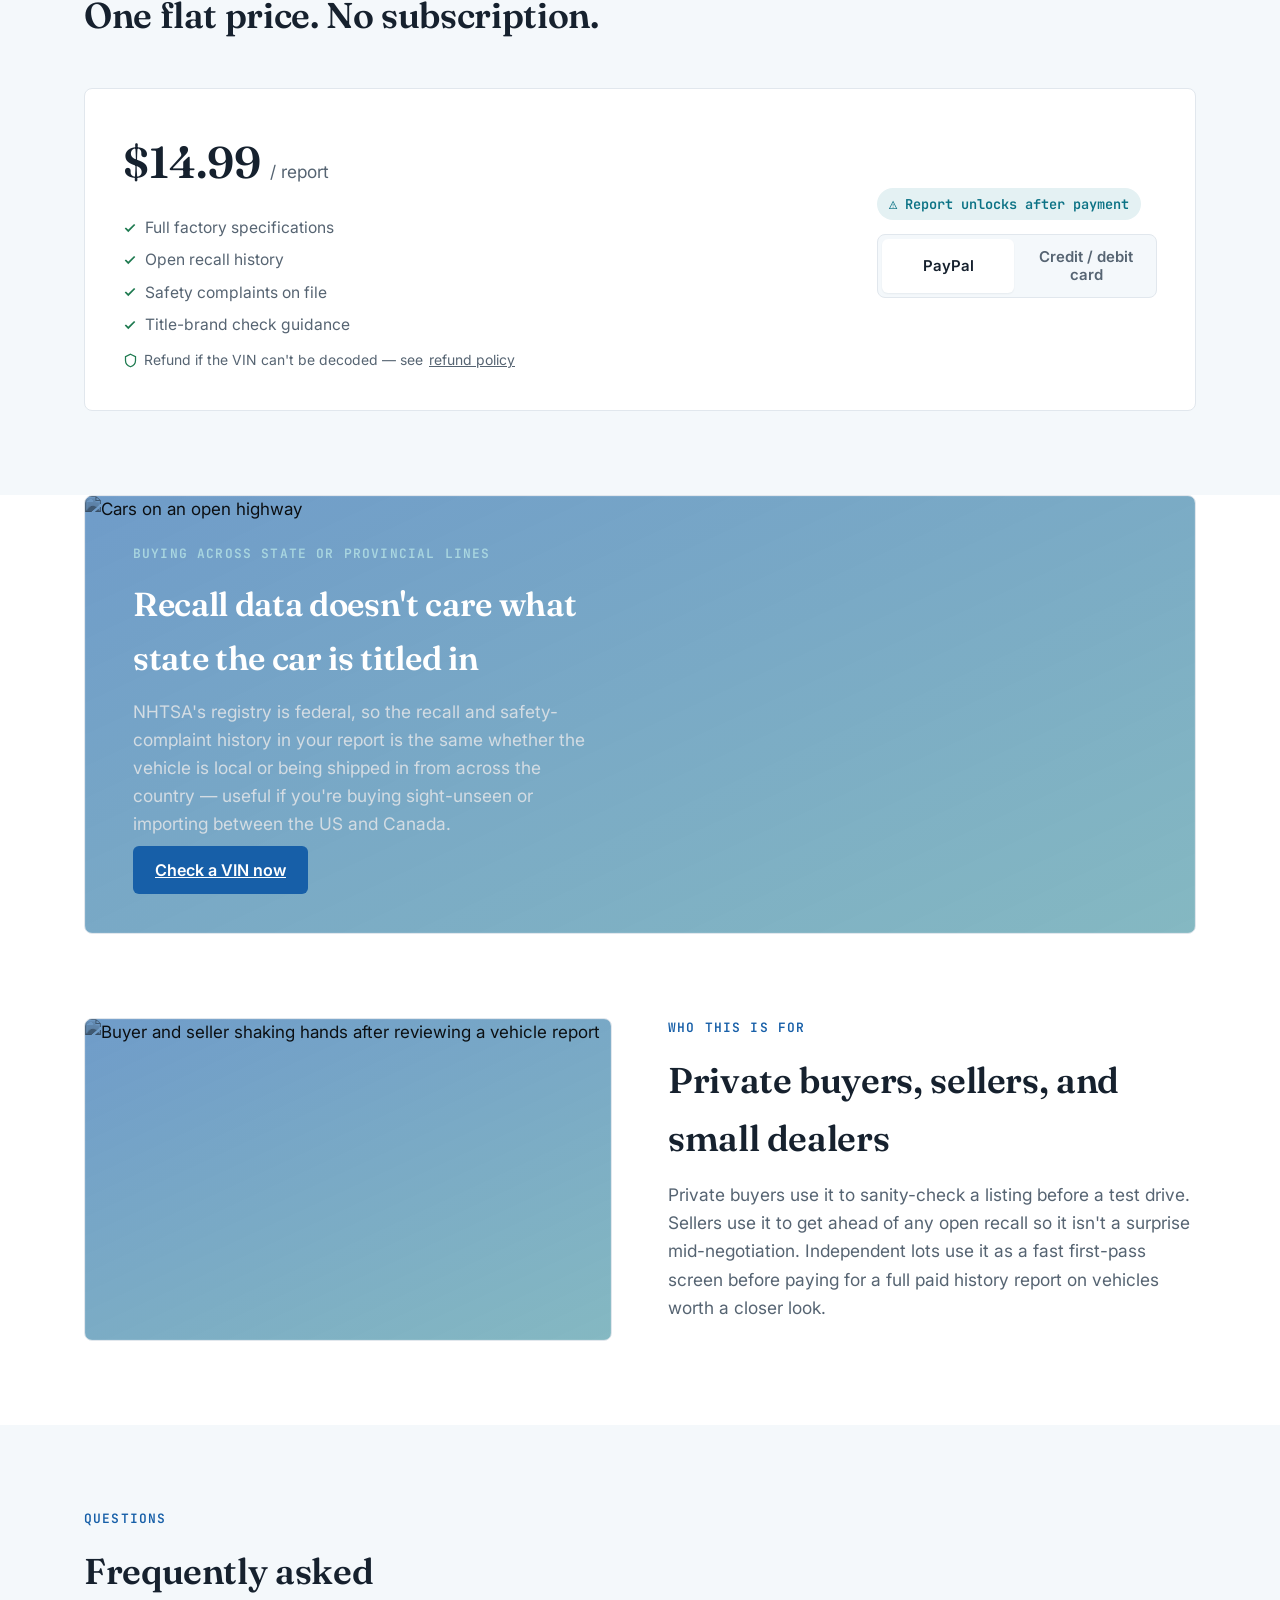
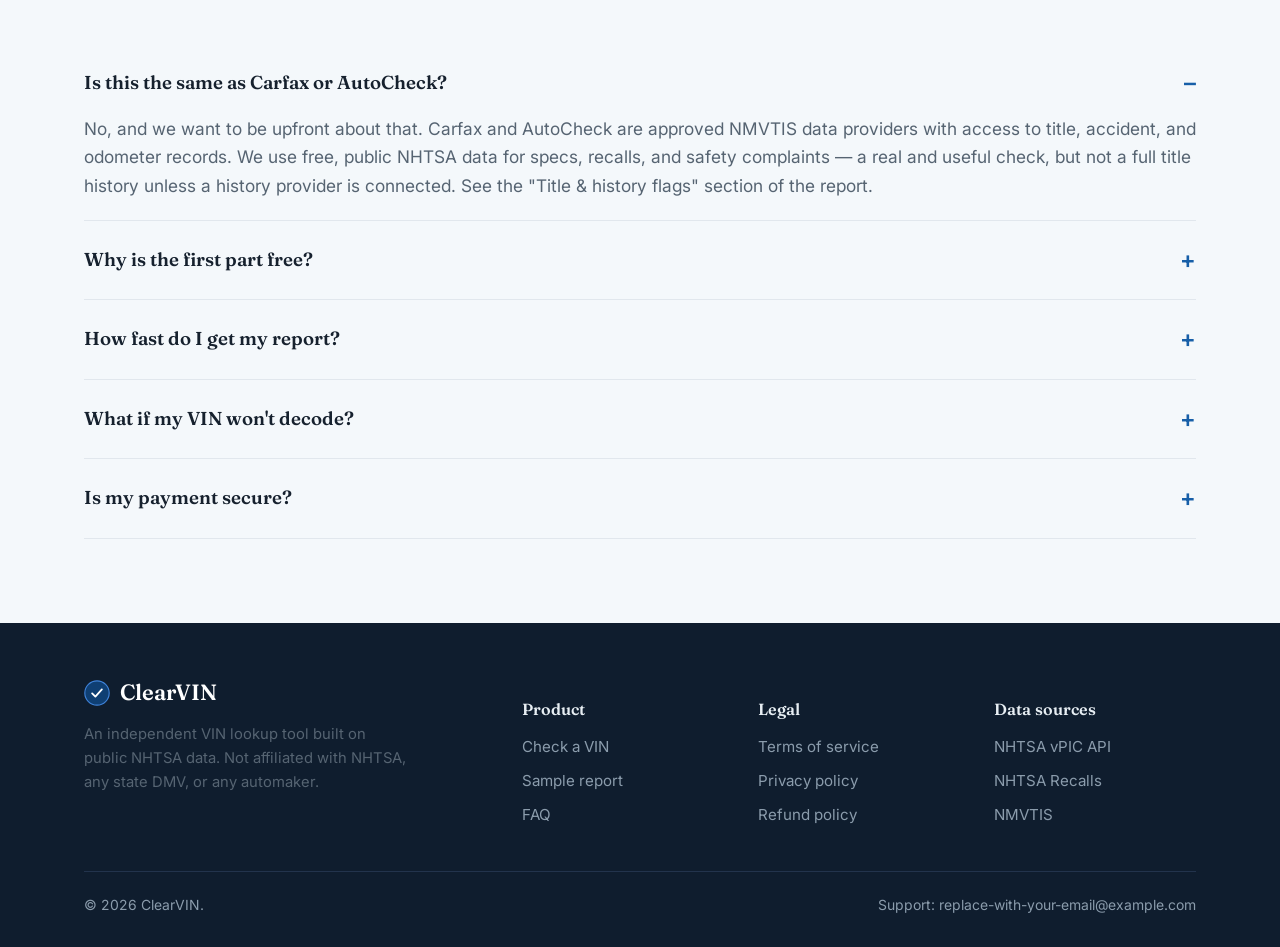
==== commit 98bd6565: "Add files via upload" ====
--- a/index.html
+++ b/index.html
@@ -29,7 +29,7 @@
   </div>
 </header>
 
-<section class="hero" id="scanner">
+<section class="hero bg-layered" id="scanner">
   <div class="container hero-inner">
     <div class="hero-grid">
       <div>
@@ -45,6 +45,11 @@
             <button class="btn btn-primary" id="decodeBtn">Decode free</button>
           </div>
           <div class="vin-hint">No card required for the free decode. 17 characters, no I, O or Q.</div>
+          <details class="countries-note" id="countriesNote">
+            <summary>Manufacturing countries covered by this decoder</summary>
+            <div class="countries-list" id="countriesList">Loading…</div>
+            <p class="countries-caveat">Sourced live from NHTSA's public registry, which is built around vehicles sold or imported into the U.S. — coverage for VINs never sold in the U.S. may be limited even if the plant country is listed.</p>
+          </details>
           <div class="decode-preview" id="decodePreview"></div>
         </div>
       </div>
@@ -114,7 +119,7 @@
         <h3>Not sure what you're paying for?</h3>
         <p>See a full, real example report before you enter a card or PayPal detail — same layout, same data sources, a sample VIN.</p>
       </div>
-      <a href="sample-report.html" class="btn btn-ghost">View sample report →</a>
+      <a href="sample-report.html" class="btn btn-secondary">View sample report →</a>
     </div>
   </div>
 </section>
@@ -144,7 +149,7 @@
     </div>
     <div class="price-panel reveal">
       <div>
-        <div class="amount">$9.95 <small>/ report</small></div>
+        <div class="amount">$14.99 <small>/ report</small></div>
         <ul class="price-includes">
           <li><svg width="14" height="14" viewBox="0 0 24 24" fill="none" stroke="currentColor" stroke-width="3"><path d="M4 12l5 5L20 6"/></svg> Full factory specifications</li>
           <li><svg width="14" height="14" viewBox="0 0 24 24" fill="none" stroke="currentColor" stroke-width="3"><path d="M4 12l5 5L20 6"/></svg> Open recall history</li>
@@ -156,9 +161,31 @@
           Refund if the VIN can't be decoded — see <a href="refund-policy.html">refund policy</a>
         </div>
       </div>
-      <div style="min-width:240px;">
+      <div style="min-width:280px;">
         <span class="badge-warn">⚠ Report unlocks after payment</span>
-        <div id="paypal-button-container" style="margin-top:14px;"></div>
+        <div style="margin-top:14px;">
+          <div class="pay-tabs" role="tablist">
+            <button type="button" class="pay-tab active" id="tabPaypal">PayPal</button>
+            <button type="button" class="pay-tab" id="tabCard">Credit / debit card</button>
+          </div>
+          <div class="pay-panel active" id="panelPaypal">
+            <div id="paypal-button-container"></div>
+          </div>
+          <div class="pay-panel" id="panelCard">
+            <div id="cardSetupNotice" class="card-setup-notice hidden">
+              Card payments aren't configured on this deployment yet — add a Stripe publishable key and backend URL in <code>config.js</code>. See the README.
+            </div>
+            <form id="cardForm">
+              <div class="card-field-wrap"><div id="card-element"></div></div>
+              <button type="submit" class="btn btn-primary" id="cardSubmitBtn" style="width:100%;">Pay $14.99</button>
+              <div id="cardError" style="color:var(--red); font-size:.82rem; margin-top:8px;"></div>
+            </form>
+            <div class="pay-note">
+              <svg width="14" height="14" viewBox="0 0 24 24" fill="none" stroke="currentColor" stroke-width="2"><path d="M12 2l8 4v6c0 5-3.5 8.5-8 10-4.5-1.5-8-5-8-10V6l8-4z"/></svg>
+              Card details are entered directly into Stripe's secure form and never touch our servers.
+            </div>
+          </div>
+        </div>
       </div>
     </div>
   </div>
@@ -270,6 +297,7 @@
 </footer>
 
 <script src="https://www.paypal.com/sdk/js?client-id=YOUR_PAYPAL_CLIENT_ID&currency=USD"></script>
+<script src="https://js.stripe.com/v3/"></script>
 <script src="config.js"></script>
 <script src="vin-api.js"></script>
 <script src="app.js"></script>
--- a/style.css
+++ b/style.css
@@ -33,6 +33,7 @@
 * { box-sizing: border-box; }
 html { scroll-behavior: smooth; font-size: 17px; }
 body { margin: 0; background: var(--bg); color: var(--text); font-family: var(--body); line-height: 1.62; -webkit-font-smoothing: antialiased; }
+body.report-body { background: var(--bg-soft); }
 h1, h2, h3 { font-family: var(--display); margin: 0 0 .4em; letter-spacing: -0.01em; font-weight: 600; color: var(--text); }
 p { margin: 0 0 1.1em; color: var(--text-soft); font-size: 1.02rem; }
 a { color: inherit; }
@@ -83,13 +84,41 @@
 .btn { font-family: var(--body); font-weight: 600; border: none; border-radius: 6px; padding: 14px 22px; cursor: pointer; font-size: .95rem; transition: transform .12s var(--ease), opacity .12s, background .15s; white-space: nowrap; }
 .btn:hover { transform: translateY(-1px); }
 .btn:active { transform: scale(.97); }
+/* ---------- Buttons — one consistent system, two variants ---------- */
 .btn-primary { background: var(--brand); color: #fff; }
 .btn-primary:hover { background: var(--brand-light); }
-.btn-accent { background: var(--accent); color: #fff; }
-.btn-accent:hover { opacity: .9; }
-.btn-ghost { background: #fff; border: 1px solid var(--line); color: var(--text); }
-.btn-ghost:hover { background: var(--bg-soft); }
+.btn-secondary { background: #fff; border: 1px solid var(--line); color: var(--text); }
+.btn-secondary:hover { background: var(--bg-soft); border-color: #C9D2DA; }
+.btn:disabled { opacity: .5; cursor: not-allowed; transform: none !important; }
+
+/* ---------- Layered background treatment (hero + report header) ---------- */
+.bg-layered { position: relative; overflow: hidden; }
+.bg-layered::before {
+  content: "";
+  position: absolute; inset: 0;
+  background-image: radial-gradient(circle, rgba(23,95,168,.10) 1px, transparent 1px);
+  background-size: 26px 26px;
+  mask-image: radial-gradient(ellipse 70% 60% at 50% 0%, #000 40%, transparent 100%);
+}
+.bg-layered::after {
+  content: "";
+  position: absolute; top: -160px; right: -120px;
+  width: 480px; height: 480px; border-radius: 50%;
+  background: radial-gradient(circle, rgba(11,114,133,.16), transparent 70%);
+  filter: blur(10px);
+}
+.bg-layered .container { position: relative; z-index: 2; }
 .vin-hint { font-size: .8rem; color: #7C8CA0; margin-top: 9px; }
+
+/* supported countries — near the VIN input */
+.countries-note { margin-top: 12px; }
+.countries-note summary { cursor: pointer; font-size: .8rem; color: #93A8B8; list-style: none; display: inline-flex; align-items: center; gap: 6px; }
+.countries-note summary::-webkit-details-marker { display: none; }
+.countries-note summary::before { content: "🌐"; font-size: .85em; }
+.countries-note[open] summary { margin-bottom: 8px; }
+.countries-list { display: flex; flex-wrap: wrap; gap: 6px; max-height: 130px; overflow-y: auto; padding: 10px; background: #0D1826; border: 1px solid #27405f; border-radius: 6px; }
+.countries-list span { font-size: .74rem; color: #AEC0CE; background: #17263A; padding: 3px 9px; border-radius: 12px; }
+.countries-caveat { font-size: .74rem; color: #6E8194; margin-top: 6px; margin-bottom: 0; }
 
 .scan-line { position: absolute; left: 0; right: 0; top: 0; height: 2px; background: linear-gradient(90deg, transparent, var(--brand-light), transparent); opacity: 0; }
 .scanning .scan-line { opacity: 1; animation: scanmove 1.1s ease-in-out infinite; }
@@ -155,6 +184,17 @@
 .guarantee-note { font-size: .82rem; color: var(--text-soft); margin-top: 12px; display: flex; align-items: center; gap: 6px; }
 .guarantee-note svg { color: var(--green); flex-shrink: 0; }
 
+/* payment method tabs */
+.pay-tabs { display: flex; gap: 6px; background: var(--bg-soft); border: 1px solid var(--line); border-radius: 8px; padding: 4px; margin-bottom: 14px; }
+.pay-tab { flex: 1; text-align: center; padding: 9px 10px; border-radius: 6px; font-size: .88rem; font-weight: 600; cursor: pointer; color: var(--text-soft); background: transparent; border: none; font-family: var(--body); }
+.pay-tab.active { background: #fff; color: var(--text); box-shadow: var(--shadow-sm); }
+.pay-panel { display: none; }
+.pay-panel.active { display: block; }
+.card-field-wrap { background: #fff; border: 1px solid var(--line); border-radius: 6px; padding: 13px 14px; margin-bottom: 12px; }
+.pay-note { font-size: .78rem; color: var(--text-soft); margin-top: 8px; display: flex; align-items: center; gap: 6px; }
+.pay-note svg { color: var(--text-soft); flex-shrink: 0; }
+.card-setup-notice { font-size: .85rem; color: var(--text-soft); background: var(--bg-soft); border: 1px dashed var(--line); border-radius: 8px; padding: 16px; }
+
 .faq-item { border-bottom: 1px solid var(--line); padding: 20px 0; }
 .faq-item summary { cursor: pointer; font-family: var(--display); font-weight: 600; font-size: 1.1rem; list-style: none; display: flex; justify-content: space-between; align-items: center; gap: 16px; }
 .faq-item summary::-webkit-details-marker { display: none; }
@@ -163,9 +203,18 @@
 .faq-item p { margin-top: 13px; margin-bottom: 0; }
 
 /* report page */
-.report-header { background: var(--ink); color: #fff; padding: 36px 0; }
+.report-header { background: var(--ink); color: #fff; padding: 40px 0 48px; }
 .report-header .hero-eyebrow { background: #17263A; border-color: #27405f; color: #A9D6E0; }
 .report-vin { font-family: var(--mono); font-size: 1.4rem; letter-spacing: .08em; background: var(--ink-soft); border: 1px solid #27405f; display: inline-block; padding: 9px 15px; border-radius: 6px; }
+
+.report-summary { margin-top: -36px; margin-bottom: 40px; position: relative; z-index: 3; }
+.summary-grid { display: grid; grid-template-columns: repeat(3, 1fr); gap: 16px; }
+@media (max-width: 780px) { .summary-grid { grid-template-columns: 1fr; } }
+.summary-card { background: #fff; border: 1px solid var(--line); border-radius: var(--radius); padding: 20px 22px; box-shadow: var(--shadow); }
+.summary-card .summary-label { font-family: var(--mono); font-size: .72rem; letter-spacing: .07em; text-transform: uppercase; color: var(--text-soft); margin-bottom: 8px; }
+.summary-card .summary-value { font-family: var(--display); font-size: 1.7rem; font-weight: 600; }
+
+.report-section { background: #fff; border: 1px solid var(--line); border-radius: var(--radius); padding: 32px; margin-top: 24px; }
 .status-pill { display: inline-flex; align-items: center; gap: 6px; font-family: var(--mono); font-size: .8rem; padding: 5px 13px; border-radius: 20px; font-weight: 600; }
 .status-clear { background: var(--green-bg); color: var(--green); }
 .status-flag  { background: var(--red-bg); color: var(--red); }
